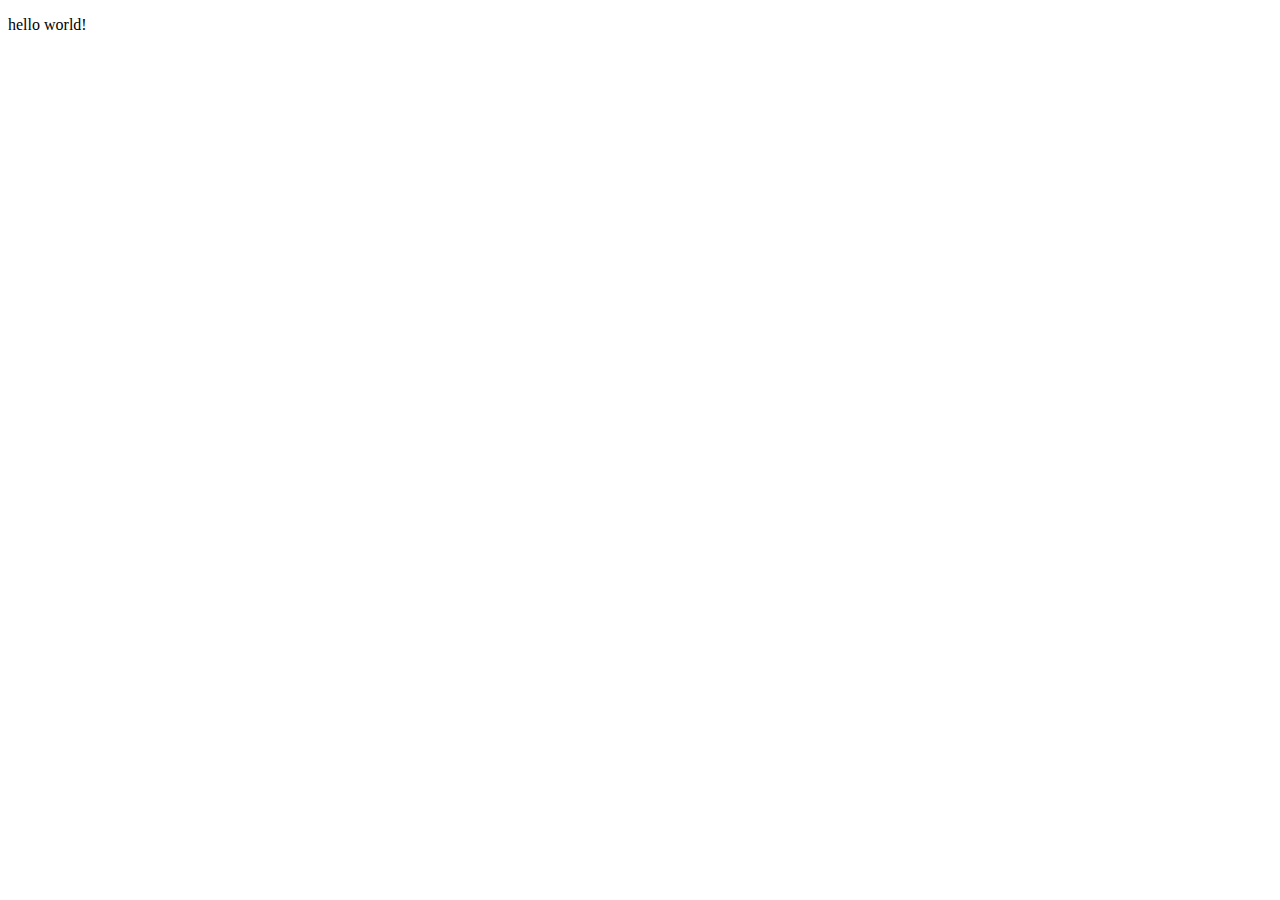
==== index.html @ 99b2c212 "Add files via upload" ====
<!DOCTYPE html>
<html lang="en">
<head>
  <!-- Stylesheet link -->
  <link rel="stylesheet" href="style.css">
  <meta charset="UTF-8">
  <meta name="viewport" content="width=device-width, initial-scale=1.0">
  <title>Portfolio</title>
</head>
<body>
  <p>hello world!</p>

  <!-- Javascript link -->
  <script src="app.js"></script>
</body>
</html>
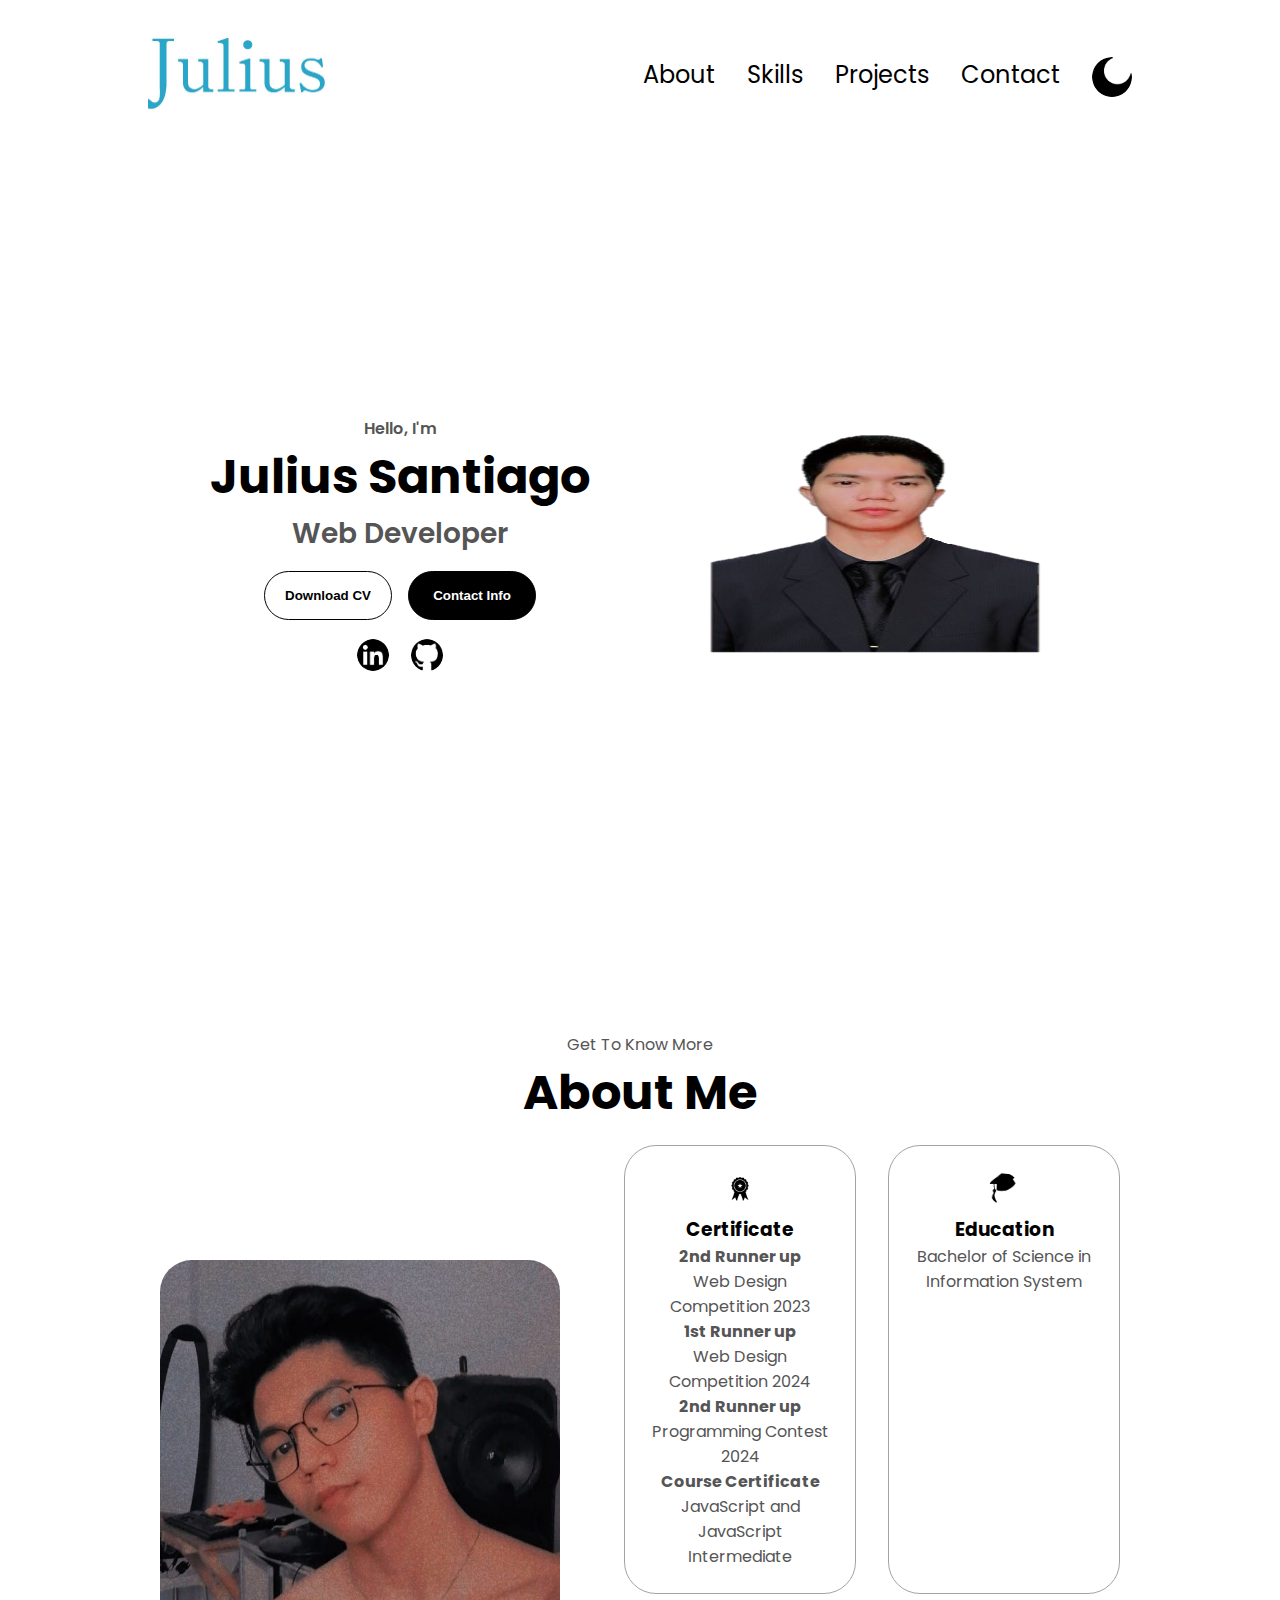
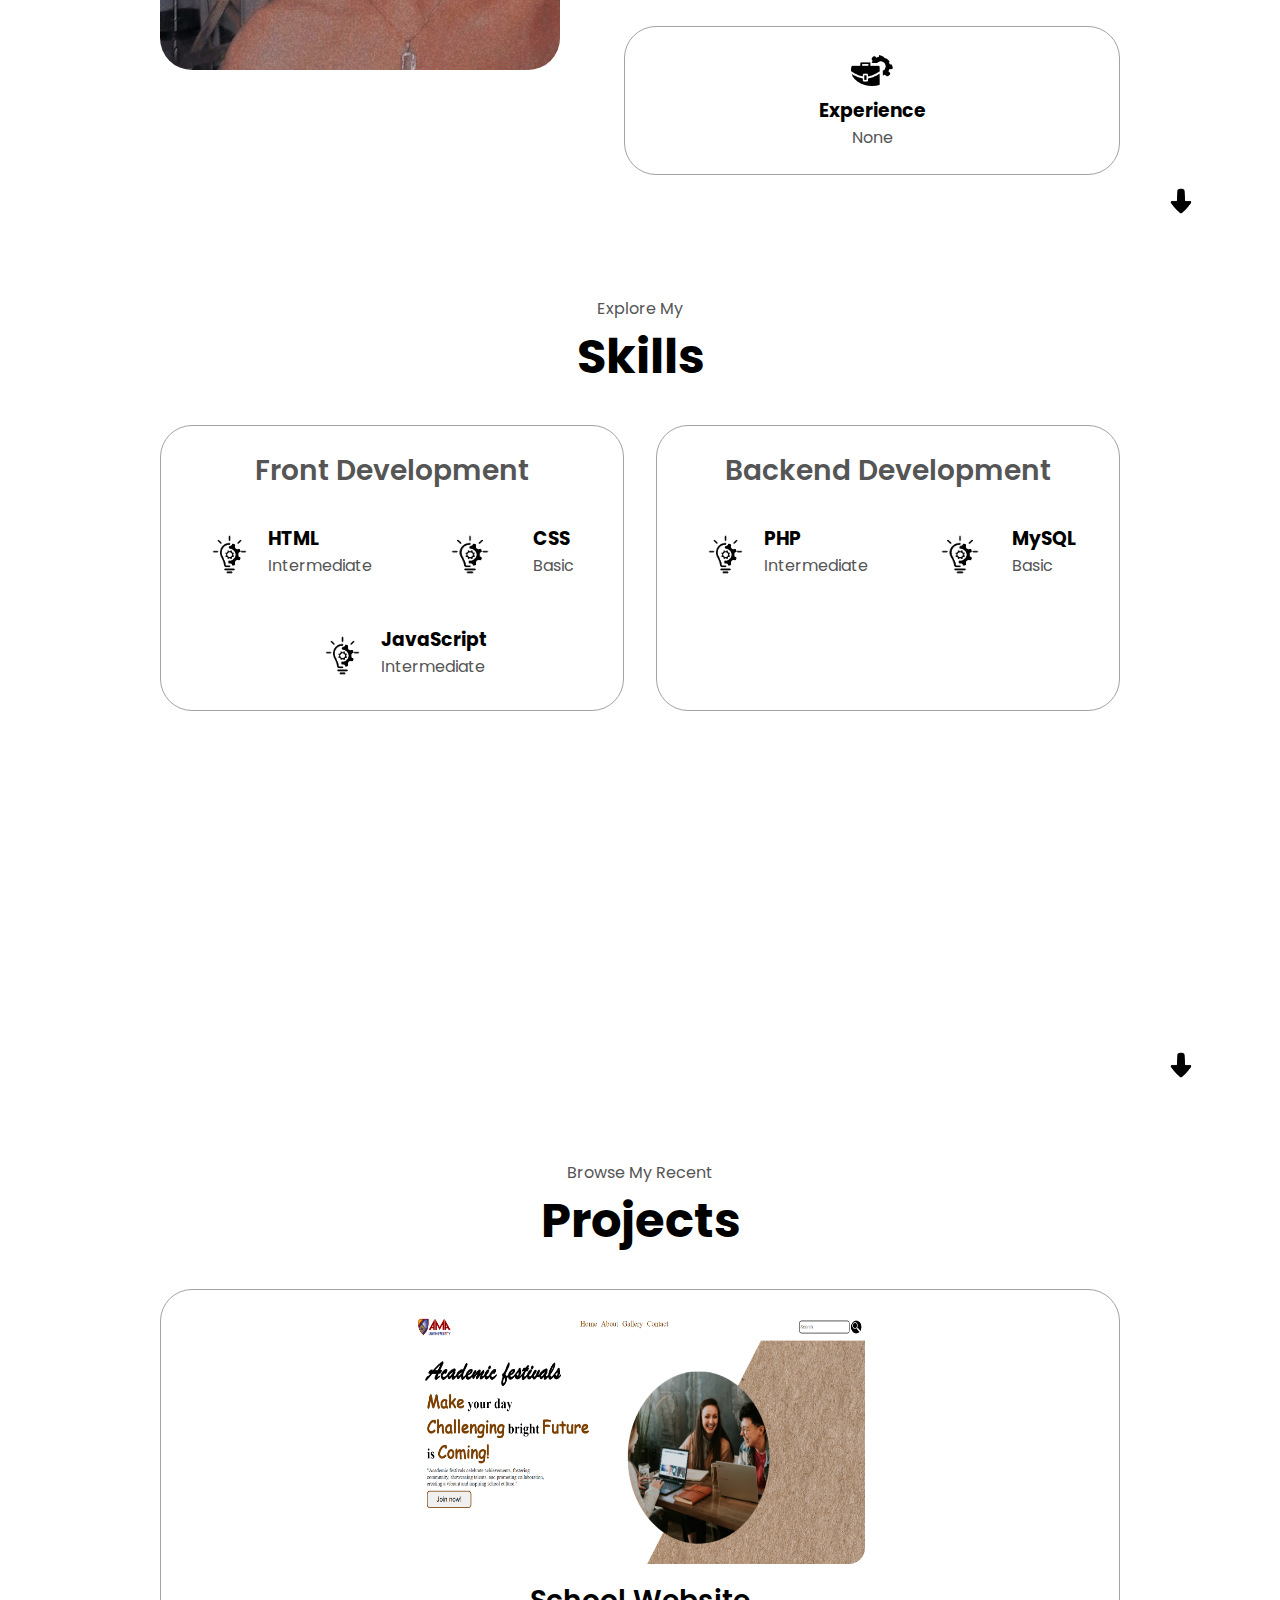
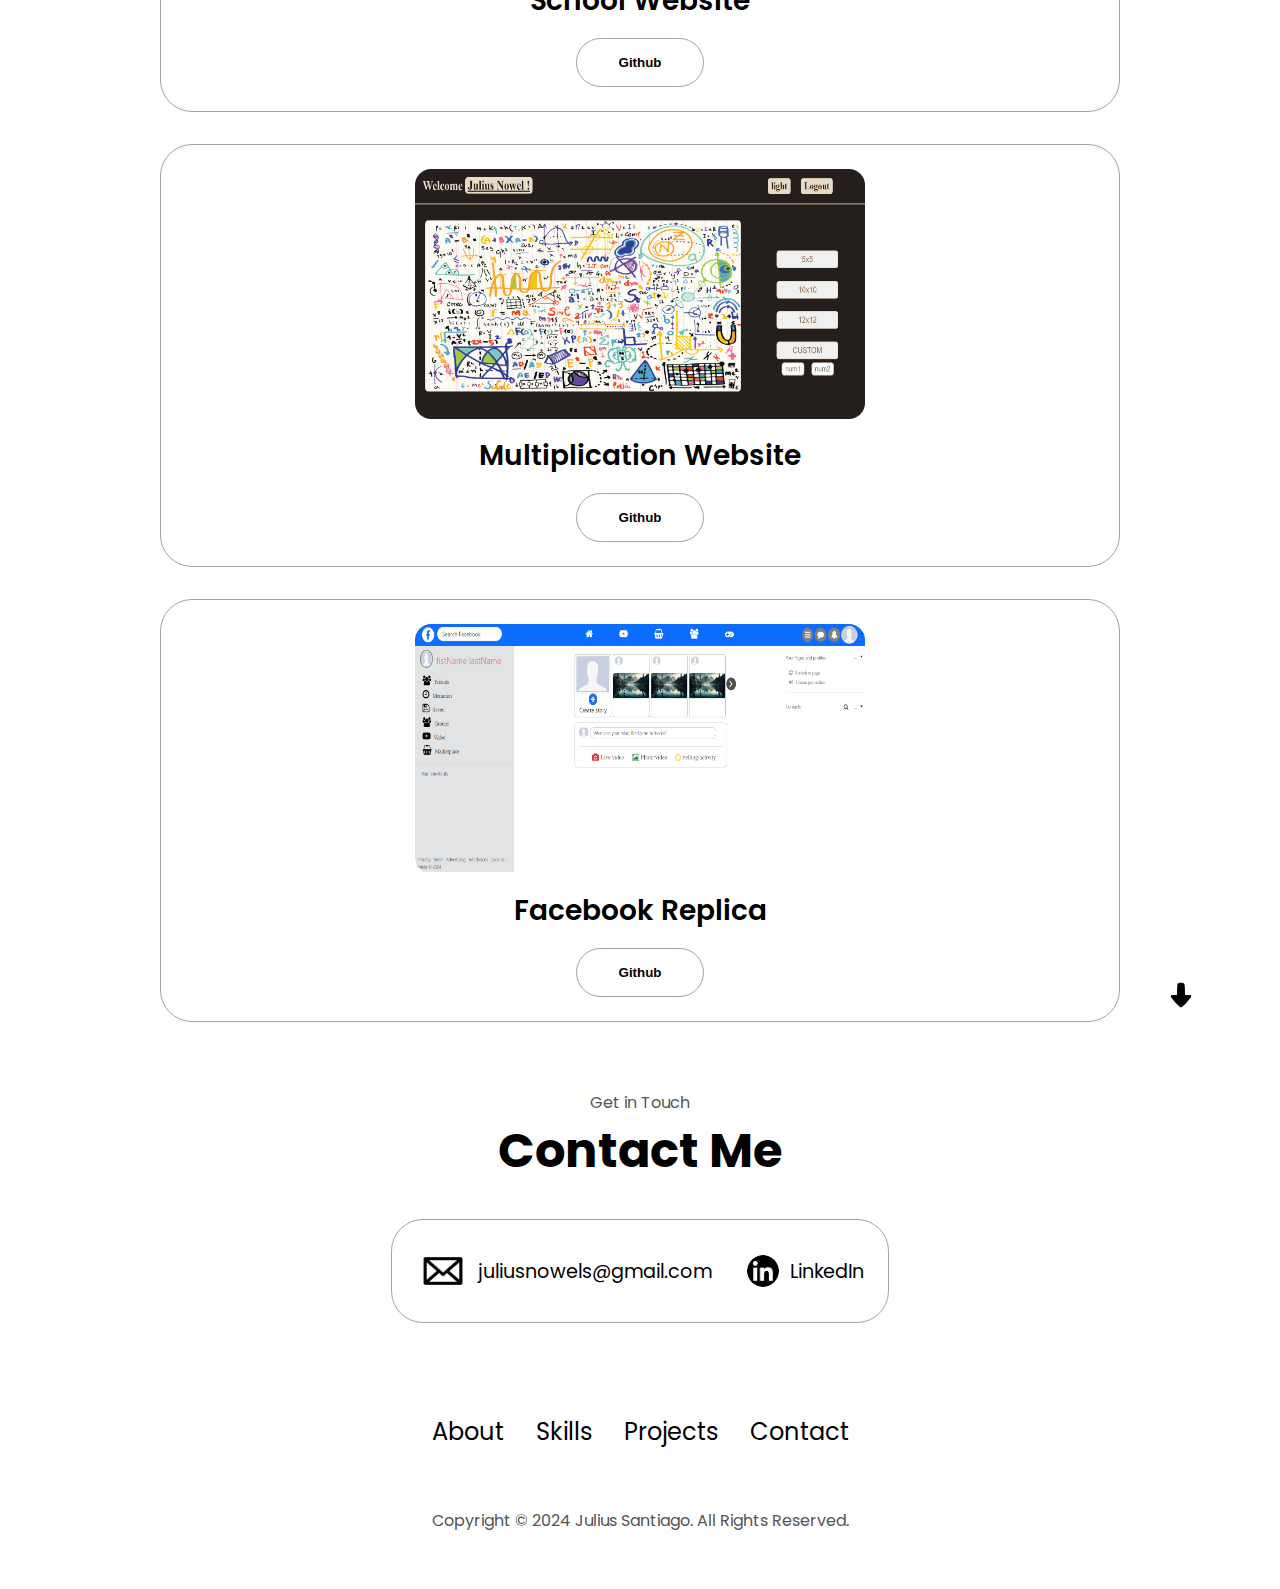
==== commit c5fd0f3e: "version1" ====
--- a/index.html
+++ b/index.html
@@ -1,16 +1,226 @@
 <!DOCTYPE html>
 <html lang="en">
 <head>
-  <!-- Stylesheet link -->
-  <link rel="stylesheet" href="style.css">
   <meta charset="UTF-8">
   <meta name="viewport" content="width=device-width, initial-scale=1.0">
   <title>Portfolio</title>
+  <!-- CSS -->
+  <link rel="stylesheet" href="style.css">
+  <link rel="stylesheet" href="media.css">
 </head>
 <body>
-  <p>hello world!</p>
-
-  <!-- Javascript link -->
+  <nav id="desktop-nav">
+    <div class="logo"><img src="./logo-white.jpg" id="logo"></div>
+    <div>
+      <ul class="nav-links">
+        <li><a href="#about">About</a></li>
+        <li><a href="#skills">Skills</a></li>
+        <li><a href="#projects">Projects</a></li>
+        <li><a href="#contact">Contact</a></li>
+        <img src="./moon.png" alt="Dark icon" id="icon">
+      </ul>
+    </div>
+  </nav>
+  <nav id="hamburger-nav">
+    <div class="logo">Julius Santiago</div>
+    <div class="hamburger-menu">
+      <div class="hamburger-icon" onclick="toggleMenu()">
+        <span></span>
+        <span></span>
+        <span></span>
+      </div>
+      <div class="menu-links">
+        <li><a href="#about" onclick="toggleMenu()">About</a></li>
+        <li><a href="#skills" onclick="toggleMenu()">Skills</a></li>
+        <li><a href="#projects" onclick="toggleMenu()">Projects</a></li>
+        <li><a href="#contact" onclick="toggleMenu()">Contact</a></li>
+      </div>
+    </div>
+  </nav>
+  <section id="profile">
+    <div class="section_text">
+      <p class="section_text_p1">Hello, I'm</p>
+      <h1 class="title">Julius Santiago</h1>
+      <p class="section_text_p2">Web Developer</p>
+      <div class="btn-container">
+        <button class="btn btn-color-2" onclick="window.open('resume.docx')">Download CV</button>
+        <button class="btn btn-color-1" onclick="location.href='#contact'">Contact Info</button>
+      </div>
+      <div id="socials-container">
+        <img 
+          src="./linked_logo.png" alt="My LinkedIn Profile" class="icon" onclick="location.href='https://www.linkedin.com/in/julius-nowel-santiago-74923b292/'"
+        />
+        <img 
+          src="./github_logo.png" alt="My Github Profile" id="git_Icon" class="icon" onclick="location.href='https://github.com/Juliusnowel'"
+        />
+      </div>
+    </div>
+    <div class="section_pic-container">
+      <img src="profile.png" alt="Julius Santiago Profile Picture">
+    </div>
+  </section>
+  <section id="about">
+    <p class="section_text_p1">Get To Know More</p>
+    <h1 class="title">About Me</h1>
+    <div class="section-container">
+      <div class="section_pic-container">
+        <img src="./profile_about.jpg" alt="Profile Picture" class="about-pic">
+      </div>
+      <div class="about-details-container">
+        <div class="about-containers">
+          <div class="details-container">
+            <img src="./experience.jpg" alt="Certificate icon" class="icon">
+            <h3>Certificate</h3>
+            <p>
+              <b>2nd Runner up</b><br> Web Design Competition 2023<br>
+              <b>1st Runner up</b><br> Web Design Competition 2024<br>
+              <b>2nd Runner up</b><br> Programming Contest 2024<br>
+              <b>Course Certificate</b><br> JavaScript and JavaScript Intermediate
+            </p>
+          </div>
+          <div class="details-container">
+            <img src="./education.jpg" alt="Education icon" class="icon">
+            <h3>Education</h3>
+            <p>Bachelor of Science in Information System</p>
+          </div>
+          <div class="details-container">
+            <img src="./experienceAbout.png" alt="Experience icon" class="icon">
+            <h3>Experience</h3>
+            <p>None</p>
+          </div>
+        </div>
+        <div class="text-container">
+          <!-- TODO -->
+          <p></p>
+        </div>
+      </div>
+    </div>
+    <img src="./arrow_down.png" alt="Arrow icon" class="icon arrow" onclick="location.href='#skills'">
+  </section>
+  <section id="skills">
+    <p class="section_text_p1">Explore My</p>
+    <h1 class="title">Skills</h1>
+    <div class="skills-details-container">
+      <div class="about-containers">
+        <div class="details-container">
+          <h2 class="skills-sub-title">Front Development</h2>
+          <div class="article-container">
+            <article>
+              <img src="./skills_logo.jpg" alt="Skills Icon" class="icon">
+              <div>
+                <h3>HTML</h3>
+                <p>Intermediate</p>
+              </div>
+            </article>
+            <article>
+              <img src="./skills_logo.jpg" alt="Skills Icon" class="icon">
+              <div>
+                <h3>CSS</h3>
+                <p>Basic</p>
+              </div>
+            </article>
+            <article>
+              <img src="./skills_logo.jpg" alt="Skills Icon" class="icon">
+              <div>
+                <h3>JavaScript</h3>
+                <p>Intermediate</p>
+              </div>
+            </article>
+          </div>
+        </div>
+        <div class="details-container">
+          <h2 class="skills-sub-title">Backend Development</h2>
+          <div class="article-container">
+            <article>
+              <img src="./skills_logo.jpg" alt="Skills Icon" class="icon">
+              <div>
+                <h3>PHP</h3>
+                <p>Intermediate</p>
+              </div>
+            </article>
+            <article>
+              <img src="./skills_logo.jpg" alt="Skills Icon" class="icon">
+              <div>
+                <h3>MySQL</h3>
+                <p>Basic</p>
+              </div>
+            </article>
+          </div>
+        </div>
+      </div>
+    </div>
+    <img src="./arrow_down.png" alt="Arrow icon" class="icon arrow" onclick="location.href='#projects'">
+  </section>
+  <section id="projects">
+    <p class="section_text_p1">Browse My Recent</p>
+    <h1 class="title">Projects</h1>
+    <div class="skills-details-container">
+      <div class="about-containers">
+        <!-- todo -->
+        <div class="details-container color-container">
+          <div class="article-container">
+            <img src="./project1.png" alt="Project picture-1" class="project-img">
+          </div>
+          <h2 class="skills-sub-title project-title">School Website</h2>
+          <div class="btn-container">
+            <button class="btn btn-color-2 project-btn" onclick="location.href = 'https://github.com'">Github</button>
+            <!-- <button class="btn btn-color-2 project-btn" onclick="location.href = 'https://github.com'">Live Demo</button> -->
+          </div>
+        </div>
+        <!-- todo -->
+        <div class="details-container color-container">
+          <div class="article-container">
+            <img src="./project2-dark.png" alt="Project picture-2" class="project-img">
+          </div>
+          <h2 class="skills-sub-title project-title">Multiplication Website</h2>
+          <div class="btn-container">
+            <button class="btn btn-color-2 project-btn" onclick="location.href = 'https://github.com'">Github</button>
+            <!-- <button class="btn btn-color-2 project-btn" onclick="location.href = 'https://github.com'">Live Demo</button> -->
+          </div>
+        </div>
+        <!-- todo -->
+        <div class="details-container color-container">
+          <div class="article-container">
+            <img src="./project-3.png" alt="Project picture-3" class="project-img">
+          </div>
+          <h2 class="skills-sub-title project-title">Facebook Replica</h2>
+          <div class="btn-container">
+            <button class="btn btn-color-2 project-btn" onclick="location.href = 'https://github.com'">Github</button>
+            <!-- <button class="btn btn-color-2 project-btn" onclick="location.href = 'https://github.com'">Live Demo</button> -->
+          </div>
+        </div>
+      </div>
+    </div>
+    <img src="./arrow_down.png" alt="Arrow icon" class="icon arrow" onclick="location.href='#contact'">
+  </section>
+  <section id="contact">
+    <p class="section_text_p1">Get in Touch</p>
+    <h1 class="title">Contact Me</h1>
+    <div class="contact-info-upper-container">
+      <div class="contact-info-container">
+        <img src="./email_icon.jpg" alt="Email icon" class="icon contact-icon email-icon">
+        <p><a href="mailto:juliusnowels@gmail.com">juliusnowels@gmail.com</a></p>
+      </div>
+      <div class="contact-info-container">
+        <img src="./linked_logo.png" alt="Linked icon" class="icon contact-icon">
+        <p><a target="_blank" href="https://www.linkedin.com/in/julius-nowel-santiago-74923b292/">LinkedIn</a></p>
+      </div>
+    </div>
+  </section>
+  <footer>
+    <nav>
+      <div class="nav-links-container">
+        <ul class="nav-links">
+          <li><a href="#about">About</a></li>
+          <li><a href="#skills">Skills</a></li>
+          <li><a href="#projects">Projects</a></li>
+          <li><a href="#contact">Contact</a></li>
+        </ul>
+      </div>
+    </nav>
+    <p>Copyright &#169; 2024 Julius Santiago. All Rights Reserved.</p>
+  </footer>
+  <!-- Javascript Link -->
   <script src="app.js"></script>
 </body>
 </html>--- a/style.css
+++ b/style.css
@@ -0,0 +1,458 @@
+/* GENERAL */
+@import url('https://fonts.googleapis.com/css2?family=Poppins:wght@300;400;500;600&display=swap');
+
+* {
+  margin: 0;
+  padding: 0;
+}
+
+:root {
+  --white: white;
+  --black: black;
+}
+
+.dark-theme {
+  --white: black;
+  --black: white;
+}
+
+body {
+  background-color: var(--white);
+  font-family: 'Poppins', sans-serif;
+}
+
+html {
+  scroll-behavior: smooth;
+}
+
+p {
+  color: rgb(85, 85, 85);
+}
+
+/* TRANSITION */
+a, .btn {
+  transition: all 300ms ease;
+}
+
+/* DESKTOP NAV */
+nav, .nav-links {
+  display: flex;
+}
+
+nav {
+  justify-content: space-around;
+  align-items: center;
+  height: 17vh;
+}
+
+.nav-links {
+  gap: 2rem;
+  list-style: none;
+  font-size: 1.5rem;
+}
+
+a {
+  color: var(--black);
+  text-decoration: none;
+  text-decoration-color: var(--white);
+}
+
+a:hover {
+  color: gray;
+  text-decoration: underline;
+  text-underline-offset: 1rem;
+  text-decoration-color: rgb(181, 181, 181);
+}
+
+.logo img {
+  width: 200px;
+}
+
+.logo:hover {
+  cursor: default;
+}
+
+/* DESKTOP (moon & sun) */
+
+#icon {
+  width: 40px;
+  cursor: pointer;
+  border-radius: 50%;
+}
+
+/* HAMBURGER MENU */
+#hamburger-nav {
+  display: none;
+}
+
+.hamburger-menu {
+  position: relative;
+  display: inline-block;
+}
+
+.hamburger-icon {
+  display: flex;
+  flex-direction: column;
+  justify-content: space-between;
+  height: 24px;
+  width: 30px;
+  cursor: pointer;
+}
+
+.hamburger-icon span {
+  width: 100%;
+  height: 2px;
+  background-color: var(--black);
+  transition: all 0.3 ease-in-out;
+}
+
+.menu-links {
+  position: absolute;
+  top: 100%;
+  right: 0%;
+  background-color: var(--white);
+  width: fit-content;
+  max-height: 0;
+  overflow: hidden;
+  transition: all 0.3 ease-in-out;
+}
+
+.menu-links a {
+  display: block;
+  padding: 10px;
+  text-align: center;
+  font-size: 1.5rem;
+  color: var(--black);
+  text-decoration: none;
+  transition: all 0.3 ease-in-out;
+}
+
+.menu-links li {
+  list-style: none;
+}
+
+.menu-links.open {
+  max-height: 300px;
+
+}
+
+.hamburger-icon.open span:first-child {
+  transform: rotate(45deg) translate(10px, 5px);  
+}
+
+.hamburger-icon.open span:nth-child(2) {
+  opacity: 0;  
+}
+
+.hamburger-icon.open span:last-child {
+  transform: rotate(-45deg) translate(10px, -5px);  
+}
+
+.hamburger-icon span:first-child {
+  transform: none;
+}
+
+.hamburger-icon span:first-child {
+  opacity: 1;
+}
+
+.hamburger-icon span:first-child {
+  transform: none;
+} 
+
+/* SECTIONS */
+
+section {
+  padding-top: 4vh;
+  height: 96vh;
+  margin: 0 10rem;
+  box-sizing: border-box;
+  min-height: fit-content;
+}
+
+.section-container {
+  display: flex;
+}
+
+/* PROFILE SECTION */
+
+#profile {
+  display: flex;
+  justify-content: center;
+  gap: 5rem;
+  height: 80vh;
+}
+
+.section_pic-container {
+  display: flex;
+  height: 400px;
+  width: 400px;
+  margin: auto 0;
+}
+
+.section_pic-container img {
+  width: 400px;
+  height: 500px;
+}
+
+.section_text {
+  align-self: center;
+  text-align: center;
+}
+
+.section_text p {
+  font-weight: 600;
+}
+
+.section_text_p1 {
+  text-align: center;
+}
+
+.section_text_p2 {
+  font-size: 1.75rem;
+  margin-bottom: 1rem;
+}
+
+.title {
+  font-size: 3rem;
+  text-align: center;
+  color: var(--black);
+}
+
+#socials-container {
+  display: flex;
+  justify-content: center;
+  margin-top: 1rem;
+  gap: 1rem;
+}
+
+/* ICONS */
+
+.icon {
+  cursor: pointer;
+  height: 2rem;
+  border: solid white;
+  border-radius: 50%;
+}
+
+/* BUTTONS */
+
+.btn-container {
+  display: flex;
+  justify-content: center;
+  gap: 1rem;
+}
+
+.btn {
+  font-weight: 600;
+  transition: all 300ms ease;
+  padding: 1rem;
+  width: 8rem;
+  border-radius: 2rem;
+}
+
+.btn-color-1, .btn-color-2 {
+  border: var(--black) 0.1rem solid;
+  color: var(--black);
+}
+
+.btn-color-1:hover, .btn-color-2:hover {
+  cursor: pointer;
+}
+
+.btn-color-1, .btn-color-2:hover {
+  background-color: var(--black);
+  color: var(--white);
+}
+
+.btn-color-1:hover {
+  background: var(--black);
+}
+
+.btn-color-2 {
+  background: none;
+}
+
+.brn-color-2:hover {
+  border: var(--white) 0.1rem solid;
+}
+
+.btn-container {
+  gap: 1rem;
+}
+
+/* ABOUT SECTION */
+
+#about {
+  position: relative;
+}
+
+.about-containers {
+  gap: 2rem;
+  margin-bottom: 2rem;
+  margin-top: 2rem;
+}
+
+.about-details-container {
+  justify-content: center;
+  flex-direction: column;
+}
+
+.about-containers, .about-details-container {
+  display: flex;
+}
+
+.about-pic {
+  border-radius: 2rem;
+}
+
+.arrow {
+  position: absolute;
+  right: -5rem;
+  bottom: 2.5rem;
+}
+
+.details-container {
+  padding: 1.5rem;
+  flex: 1;
+  background: var(--white);
+  border-radius: 2rem;
+  border: rgb(53, 53, 53) 0.1rem solid;
+  border-color: rgb(163, 163, 163);
+  text-align: center;
+}
+
+.section-container {
+  gap: 4rem;
+  height: 80%;
+}
+
+.section_pic-container {
+  height: 400px;
+  width: 400px;
+  margin: auto 0;
+}
+
+.section_pic-container img {
+  height: 410px;
+}
+
+/* SKILLS SECTION */
+
+#skills {
+  position: relative;
+}
+
+.skills-sub-title {
+  color: rgb(85, 85, 85);
+  font-weight: 600;
+  font-size: 1.75rem;
+  margin-bottom: 2rem;
+}
+
+.skills-details-container {
+  display: flex;
+  justify-content: center;
+  flex-direction: column;
+}
+
+.article-container {
+  display: flex;
+  text-align: initial;
+  flex-wrap: wrap;
+  flex-direction: row;
+  gap: 2.5rem;
+  justify-content: space-around;
+}
+
+article {
+  display: flex;
+  width: 10rem;
+  justify-content: space-around;
+  gap: 0.5rem;
+}
+
+article .icon {
+  cursor: default;
+  width: 60px;
+  height: 55px;
+}
+
+/* PROJECTS SECTION */
+
+#projects {
+  position: relative;
+}
+
+.color-container {
+  border-color: rgb(163, 163, 163);
+  background: var(--white);
+}
+
+.project-img {
+  border-radius: 1rem;
+  width: 50vh;
+  height: 250px;
+}
+
+.project-title {
+  margin: 1rem;
+  color: var(--black);
+}
+
+.project-btn {
+  color: var(--black);
+  border-color: rgb(163, 163, 163);
+}
+
+/* CONTACT SECTION */
+
+#contact {
+  display: flex;
+  justify-content: center;
+  flex-direction: column;
+  height: 70vh;
+}
+
+.contact-info-upper-container {
+  display: flex;
+  justify-content: center;
+  border-radius: 2rem;
+  border: rgb(53, 53, 53) 0.1rem solid;
+  border-color: rgb(163, 163, 163);
+  background: (250, 250, 250);
+  margin: 2rem auto;
+  padding: 0.5rem;
+}
+
+.contact-info-container {
+  display: flex;
+  align-items: center;
+  justify-content: center;
+  gap: 0.5rem;
+  margin: 1rem;
+}
+
+.contact-info-container p {
+  font-size: larger;
+}
+
+.contact-icon {
+  cursor: default;
+  height: 2rem;
+}
+
+.email-icon {
+  height: 3rem;
+}
+
+/* FOOTER SECTION */
+
+footer {
+  height: 26vh;
+  margin: 0 1rem;
+}
+
+footer p {
+  text-align: center;
+}
--- a/media.css
+++ b/media.css
@@ -0,0 +1,103 @@
+@media screen and (max-width: 1400px) {
+  #profile {
+    height: 83vh;
+    margin-bottom: 6rem;
+  }
+  .about-containers {
+    flex-wrap: wrap;
+  }
+  #contact,
+  #projects {
+    height: fit-content;
+  }
+}
+
+@media screen and (max-width: 1200px) {
+  #desktop-nav {
+    display: none;
+  }
+  #hamburger-nav {
+    display: flex;
+  }
+  #experience,
+  .experience-details-container {
+    margin-top: 2rem;
+  }
+  #profile,
+  .section-container {
+    display: block;
+  }
+  .arrow {
+    display: none;
+  }
+  section,
+  .section-container {
+    height: fit-content;
+  }
+  section {
+    margin: 0 5%;
+  }
+  .section__pic-container {
+    width: 275px;
+    height: 275px;
+    margin: 0 auto 2rem;
+  }
+  .about-containers {
+    margin-top: 0;
+  }
+}
+
+@media screen and (max-width: 600px) {
+  #contact,
+  footer {
+    height: 40vh;
+  }
+  #profile {
+    height: 83vh;
+    margin-bottom: 0;
+  }
+  article {
+    font-size: 1rem;
+  }
+  footer nav {
+    height: fit-content;
+    margin-bottom: 2rem;
+  }
+  .about-containers,
+  .contact-info-upper-container,
+  .btn-container {
+    flex-wrap: wrap;
+  }
+  .contact-info-container {
+    margin: 0;
+  }
+  .contact-info-container p,
+  .nav-links li a {
+    font-size: 1rem;
+  }
+  .experience-sub-title {
+    font-size: 1.25rem;
+  }
+  .logo {
+    font-size: 1.5rem;
+  }
+  .nav-links {
+    flex-direction: column;
+    gap: 0.5rem;
+    text-align: center;
+  }
+  .section__pic-container {
+    width: auto;
+    height: 46vw;
+    justify-content: center;
+  }
+  .section__text__p2 {
+    font-size: 1.25rem;
+  }
+  .title {
+    font-size: 2rem;
+  }
+  .text-container {
+    text-align: justify;
+  }
+}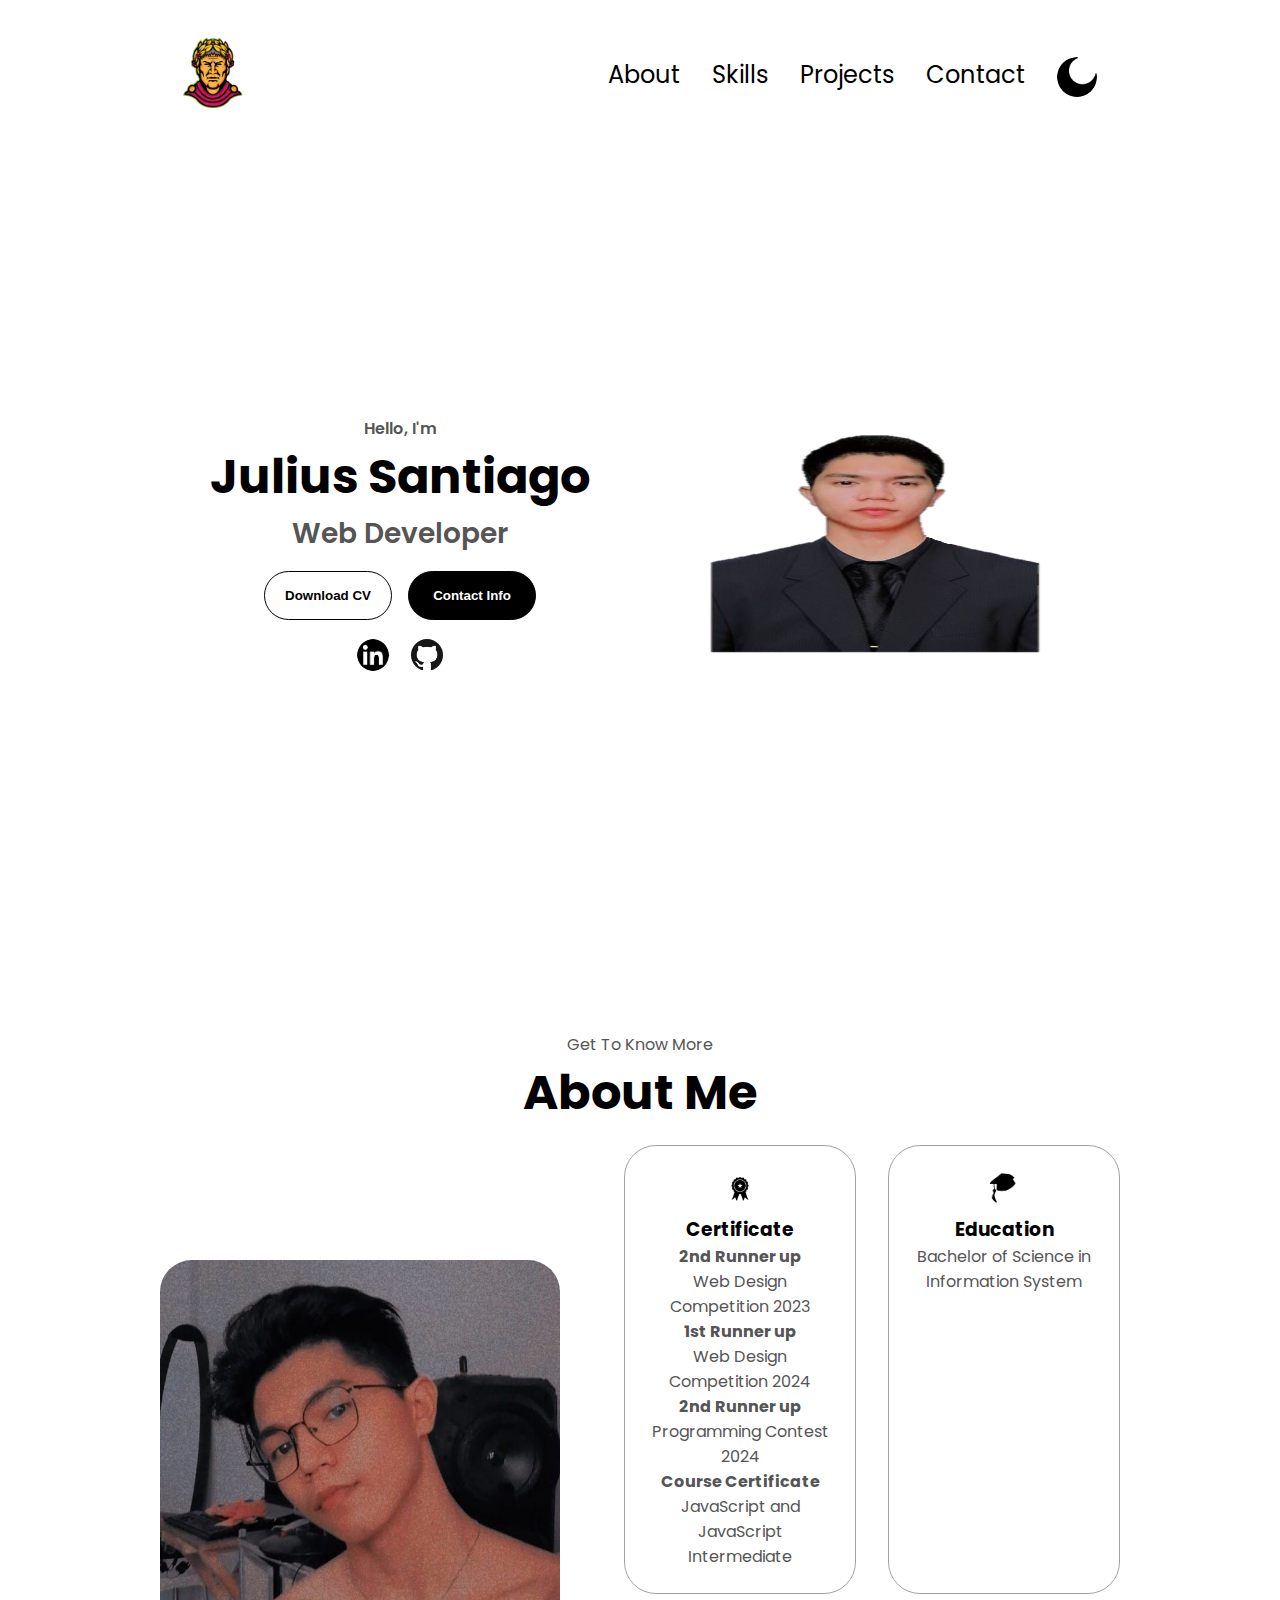
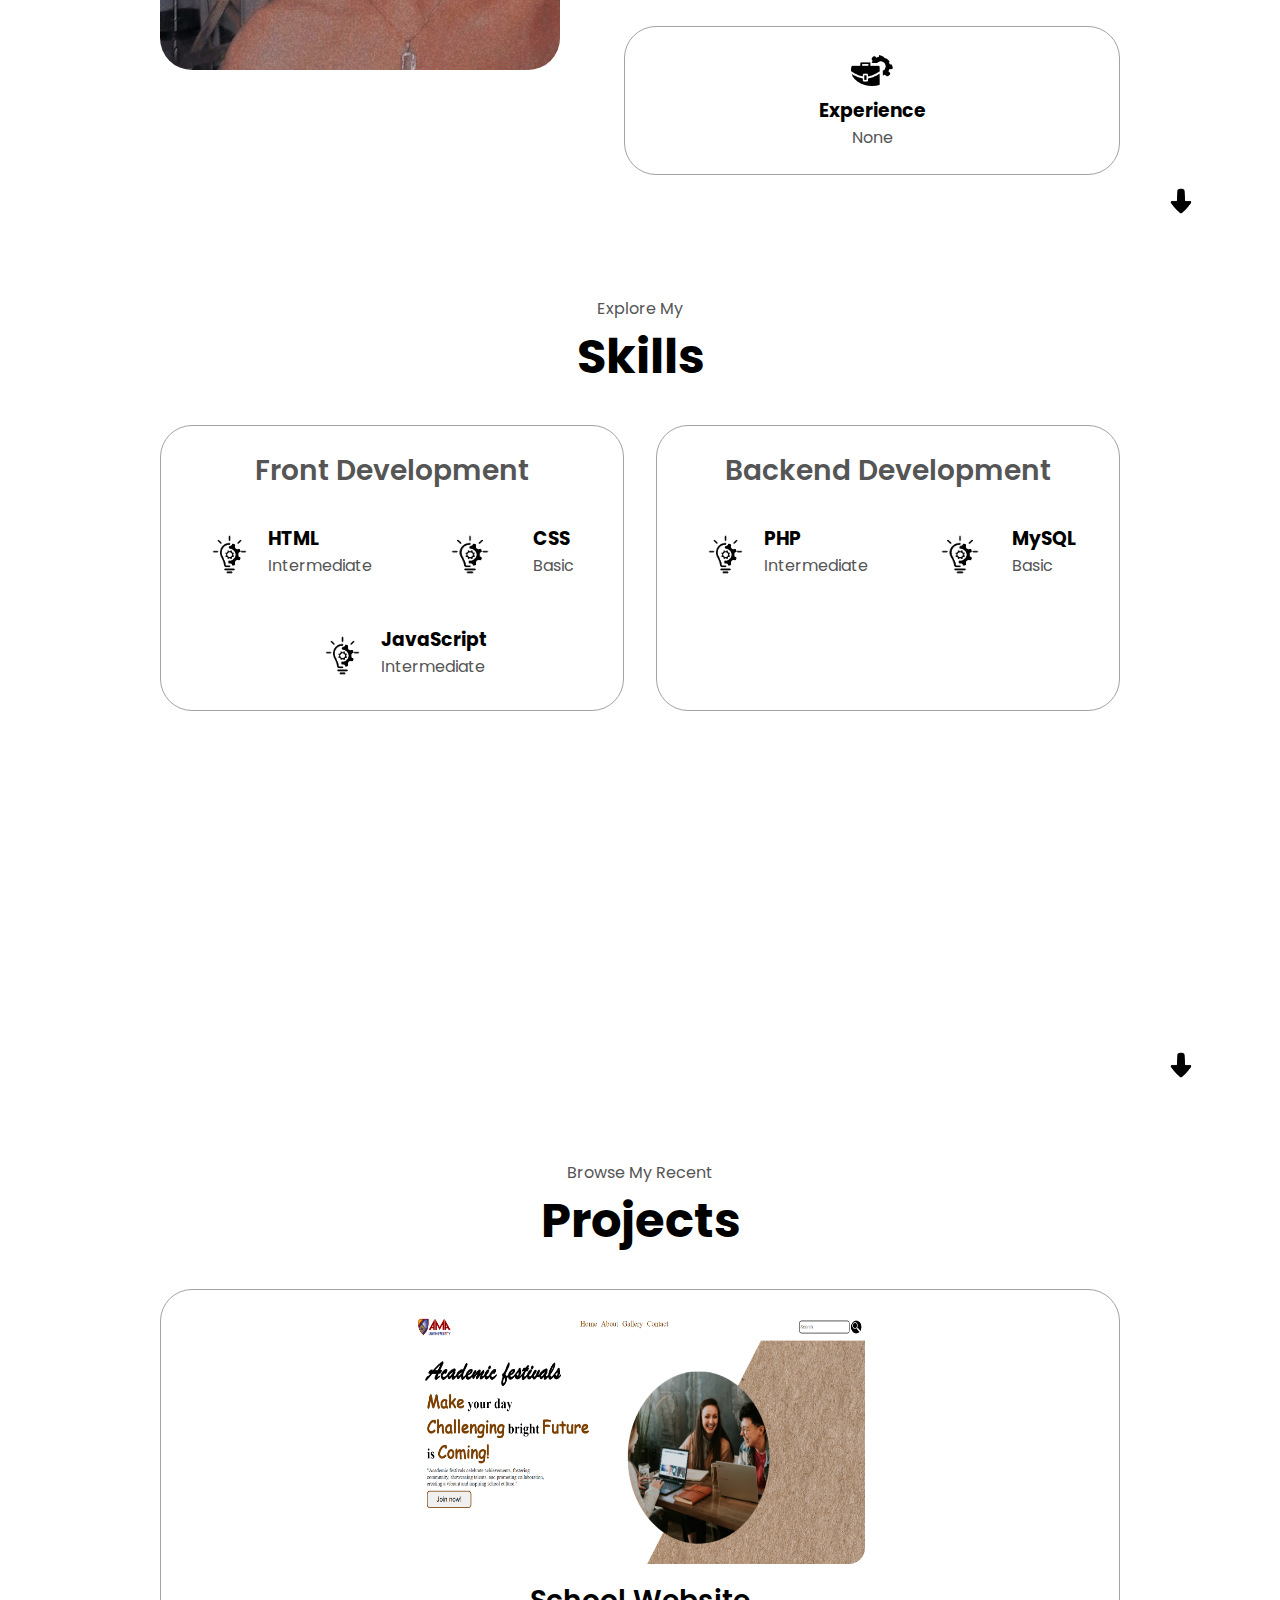
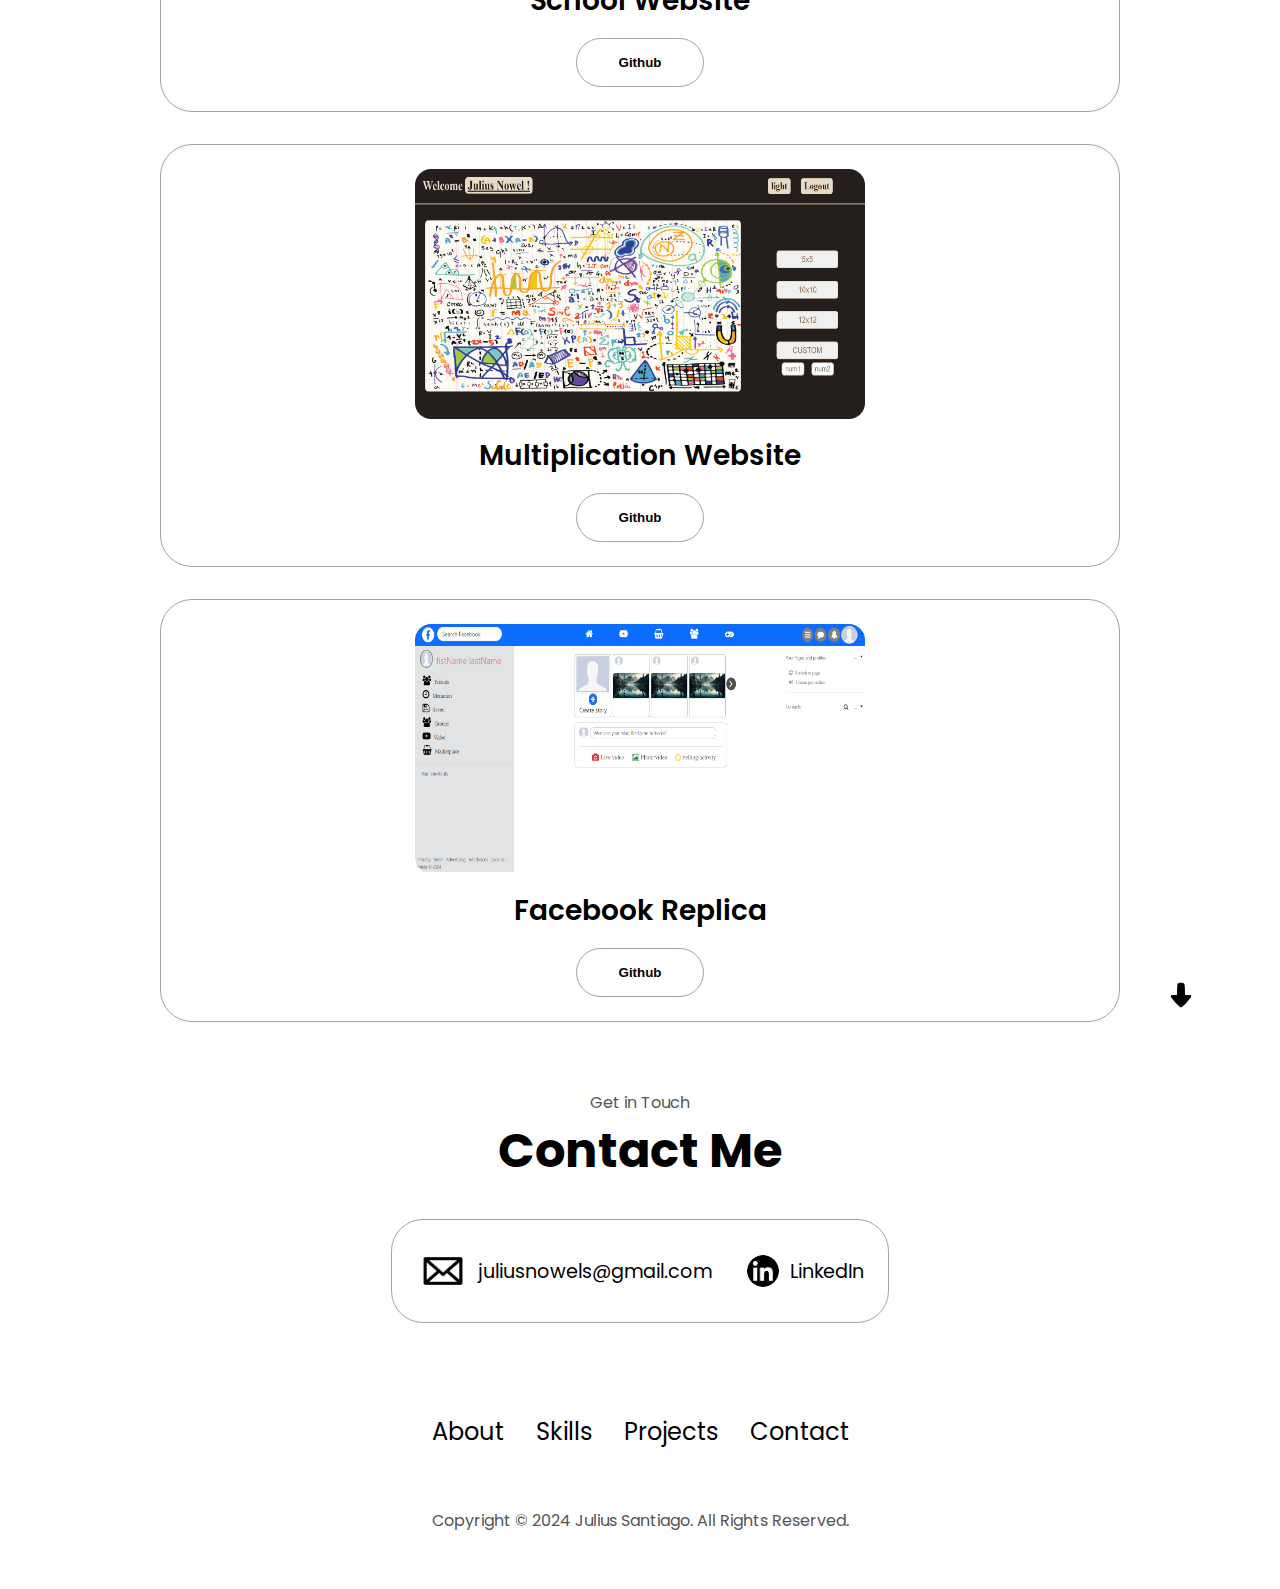
==== commit 7384d57c: "this version I did make files and separate per section to faster find what do I need to do or focus " ====
--- a/index.html
+++ b/index.html
@@ -4,20 +4,23 @@
   <meta charset="UTF-8">
   <meta name="viewport" content="width=device-width, initial-scale=1.0">
   <title>Portfolio</title>
-  <!-- CSS -->
-  <link rel="stylesheet" href="style.css">
-  <link rel="stylesheet" href="media.css">
+  <!-- CSS Files-->
+  <link rel="stylesheet" href="./css/style.css">
+  <link rel="stylesheet" href="./css/media.css">
+  <!-- Javascript Link -->
+  <script src="./scripts/app.js"></script>
+  <script src="./scripts/loadSection.js" defer></script>
 </head>
 <body>
   <nav id="desktop-nav">
-    <div class="logo"><img src="./logo-white.jpg" id="logo"></div>
+    <div class="logo"><img src="./image/ceasar.png" id="logo"></div>
     <div>
       <ul class="nav-links">
         <li><a href="#about">About</a></li>
         <li><a href="#skills">Skills</a></li>
         <li><a href="#projects">Projects</a></li>
         <li><a href="#contact">Contact</a></li>
-        <img src="./moon.png" alt="Dark icon" id="icon">
+        <img src="./image/moon.png" alt="Dark icon" id="icon">
       </ul>
     </div>
   </nav>
@@ -37,190 +40,11 @@
       </div>
     </div>
   </nav>
-  <section id="profile">
-    <div class="section_text">
-      <p class="section_text_p1">Hello, I'm</p>
-      <h1 class="title">Julius Santiago</h1>
-      <p class="section_text_p2">Web Developer</p>
-      <div class="btn-container">
-        <button class="btn btn-color-2" onclick="window.open('resume.docx')">Download CV</button>
-        <button class="btn btn-color-1" onclick="location.href='#contact'">Contact Info</button>
-      </div>
-      <div id="socials-container">
-        <img 
-          src="./linked_logo.png" alt="My LinkedIn Profile" class="icon" onclick="location.href='https://www.linkedin.com/in/julius-nowel-santiago-74923b292/'"
-        />
-        <img 
-          src="./github_logo.png" alt="My Github Profile" id="git_Icon" class="icon" onclick="location.href='https://github.com/Juliusnowel'"
-        />
-      </div>
-    </div>
-    <div class="section_pic-container">
-      <img src="profile.png" alt="Julius Santiago Profile Picture">
-    </div>
-  </section>
-  <section id="about">
-    <p class="section_text_p1">Get To Know More</p>
-    <h1 class="title">About Me</h1>
-    <div class="section-container">
-      <div class="section_pic-container">
-        <img src="./profile_about.jpg" alt="Profile Picture" class="about-pic">
-      </div>
-      <div class="about-details-container">
-        <div class="about-containers">
-          <div class="details-container">
-            <img src="./experience.jpg" alt="Certificate icon" class="icon">
-            <h3>Certificate</h3>
-            <p>
-              <b>2nd Runner up</b><br> Web Design Competition 2023<br>
-              <b>1st Runner up</b><br> Web Design Competition 2024<br>
-              <b>2nd Runner up</b><br> Programming Contest 2024<br>
-              <b>Course Certificate</b><br> JavaScript and JavaScript Intermediate
-            </p>
-          </div>
-          <div class="details-container">
-            <img src="./education.jpg" alt="Education icon" class="icon">
-            <h3>Education</h3>
-            <p>Bachelor of Science in Information System</p>
-          </div>
-          <div class="details-container">
-            <img src="./experienceAbout.png" alt="Experience icon" class="icon">
-            <h3>Experience</h3>
-            <p>None</p>
-          </div>
-        </div>
-        <div class="text-container">
-          <!-- TODO -->
-          <p></p>
-        </div>
-      </div>
-    </div>
-    <img src="./arrow_down.png" alt="Arrow icon" class="icon arrow" onclick="location.href='#skills'">
-  </section>
-  <section id="skills">
-    <p class="section_text_p1">Explore My</p>
-    <h1 class="title">Skills</h1>
-    <div class="skills-details-container">
-      <div class="about-containers">
-        <div class="details-container">
-          <h2 class="skills-sub-title">Front Development</h2>
-          <div class="article-container">
-            <article>
-              <img src="./skills_logo.jpg" alt="Skills Icon" class="icon">
-              <div>
-                <h3>HTML</h3>
-                <p>Intermediate</p>
-              </div>
-            </article>
-            <article>
-              <img src="./skills_logo.jpg" alt="Skills Icon" class="icon">
-              <div>
-                <h3>CSS</h3>
-                <p>Basic</p>
-              </div>
-            </article>
-            <article>
-              <img src="./skills_logo.jpg" alt="Skills Icon" class="icon">
-              <div>
-                <h3>JavaScript</h3>
-                <p>Intermediate</p>
-              </div>
-            </article>
-          </div>
-        </div>
-        <div class="details-container">
-          <h2 class="skills-sub-title">Backend Development</h2>
-          <div class="article-container">
-            <article>
-              <img src="./skills_logo.jpg" alt="Skills Icon" class="icon">
-              <div>
-                <h3>PHP</h3>
-                <p>Intermediate</p>
-              </div>
-            </article>
-            <article>
-              <img src="./skills_logo.jpg" alt="Skills Icon" class="icon">
-              <div>
-                <h3>MySQL</h3>
-                <p>Basic</p>
-              </div>
-            </article>
-          </div>
-        </div>
-      </div>
-    </div>
-    <img src="./arrow_down.png" alt="Arrow icon" class="icon arrow" onclick="location.href='#projects'">
-  </section>
-  <section id="projects">
-    <p class="section_text_p1">Browse My Recent</p>
-    <h1 class="title">Projects</h1>
-    <div class="skills-details-container">
-      <div class="about-containers">
-        <!-- todo -->
-        <div class="details-container color-container">
-          <div class="article-container">
-            <img src="./project1.png" alt="Project picture-1" class="project-img">
-          </div>
-          <h2 class="skills-sub-title project-title">School Website</h2>
-          <div class="btn-container">
-            <button class="btn btn-color-2 project-btn" onclick="location.href = 'https://github.com'">Github</button>
-            <!-- <button class="btn btn-color-2 project-btn" onclick="location.href = 'https://github.com'">Live Demo</button> -->
-          </div>
-        </div>
-        <!-- todo -->
-        <div class="details-container color-container">
-          <div class="article-container">
-            <img src="./project2-dark.png" alt="Project picture-2" class="project-img">
-          </div>
-          <h2 class="skills-sub-title project-title">Multiplication Website</h2>
-          <div class="btn-container">
-            <button class="btn btn-color-2 project-btn" onclick="location.href = 'https://github.com'">Github</button>
-            <!-- <button class="btn btn-color-2 project-btn" onclick="location.href = 'https://github.com'">Live Demo</button> -->
-          </div>
-        </div>
-        <!-- todo -->
-        <div class="details-container color-container">
-          <div class="article-container">
-            <img src="./project-3.png" alt="Project picture-3" class="project-img">
-          </div>
-          <h2 class="skills-sub-title project-title">Facebook Replica</h2>
-          <div class="btn-container">
-            <button class="btn btn-color-2 project-btn" onclick="location.href = 'https://github.com'">Github</button>
-            <!-- <button class="btn btn-color-2 project-btn" onclick="location.href = 'https://github.com'">Live Demo</button> -->
-          </div>
-        </div>
-      </div>
-    </div>
-    <img src="./arrow_down.png" alt="Arrow icon" class="icon arrow" onclick="location.href='#contact'">
-  </section>
-  <section id="contact">
-    <p class="section_text_p1">Get in Touch</p>
-    <h1 class="title">Contact Me</h1>
-    <div class="contact-info-upper-container">
-      <div class="contact-info-container">
-        <img src="./email_icon.jpg" alt="Email icon" class="icon contact-icon email-icon">
-        <p><a href="mailto:juliusnowels@gmail.com">juliusnowels@gmail.com</a></p>
-      </div>
-      <div class="contact-info-container">
-        <img src="./linked_logo.png" alt="Linked icon" class="icon contact-icon">
-        <p><a target="_blank" href="https://www.linkedin.com/in/julius-nowel-santiago-74923b292/">LinkedIn</a></p>
-      </div>
-    </div>
-  </section>
-  <footer>
-    <nav>
-      <div class="nav-links-container">
-        <ul class="nav-links">
-          <li><a href="#about">About</a></li>
-          <li><a href="#skills">Skills</a></li>
-          <li><a href="#projects">Projects</a></li>
-          <li><a href="#contact">Contact</a></li>
-        </ul>
-      </div>
-    </nav>
-    <p>Copyright &#169; 2024 Julius Santiago. All Rights Reserved.</p>
-  </footer>
-  <!-- Javascript Link -->
-  <script src="app.js"></script>
+  <section id="profile"></section>
+  <section id="about"></section>
+  <section id="skills"></section>
+  <section id="projects"></section>
+  <section id="contact"></section>
+  <footer id="footer"></footer>
 </body>
 </html>--- a/css/style.css
+++ b/css/style.css
@@ -0,0 +1,458 @@
+/* GENERAL */
+@import url('https://fonts.googleapis.com/css2?family=Poppins:wght@300;400;500;600&display=swap');
+
+* {
+  margin: 0;
+  padding: 0;
+}
+
+:root {
+  --white: white;
+  --black: black;
+}
+
+.dark-theme {
+  --white: black;
+  --black: white;
+}
+
+body {
+  background-color: var(--white);
+  font-family: 'Poppins', sans-serif;
+}
+
+html {
+  scroll-behavior: smooth;
+}
+
+p {
+  color: rgb(85, 85, 85);
+}
+
+/* TRANSITION */
+a, .btn {
+  transition: all 300ms ease;
+}
+
+/* DESKTOP NAV */
+nav, .nav-links {
+  display: flex;
+}
+
+nav {
+  justify-content: space-around;
+  align-items: center;
+  height: 17vh;
+}
+
+.nav-links {
+  gap: 2rem;
+  list-style: none;
+  font-size: 1.5rem;
+}
+
+a {
+  color: var(--black);
+  text-decoration: none;
+  text-decoration-color: var(--white);
+}
+
+a:hover {
+  color: gray;
+  text-decoration: underline;
+  text-underline-offset: 1rem;
+  text-decoration-color: rgb(181, 181, 181);
+}
+
+.logo img {
+  width: 60px;
+}
+
+.logo:hover {
+  cursor: default;
+}
+
+/* DESKTOP (moon & sun) */
+
+#icon {
+  width: 40px;
+  cursor: pointer;
+  border-radius: 50%;
+}
+
+/* HAMBURGER MENU */
+#hamburger-nav {
+  display: none;
+}
+
+.hamburger-menu {
+  position: relative;
+  display: inline-block;
+}
+
+.hamburger-icon {
+  display: flex;
+  flex-direction: column;
+  justify-content: space-between;
+  height: 24px;
+  width: 30px;
+  cursor: pointer;
+}
+
+.hamburger-icon span {
+  width: 100%;
+  height: 2px;
+  background-color: var(--black);
+  transition: all 0.3 ease-in-out;
+}
+
+.menu-links {
+  position: absolute;
+  top: 100%;
+  right: 0%;
+  background-color: var(--white);
+  width: fit-content;
+  max-height: 0;
+  overflow: hidden;
+  transition: all 0.3 ease-in-out;
+}
+
+.menu-links a {
+  display: block;
+  padding: 10px;
+  text-align: center;
+  font-size: 1.5rem;
+  color: var(--black);
+  text-decoration: none;
+  transition: all 0.3 ease-in-out;
+}
+
+.menu-links li {
+  list-style: none;
+}
+
+.menu-links.open {
+  max-height: 300px;
+
+}
+
+.hamburger-icon.open span:first-child {
+  transform: rotate(45deg) translate(10px, 5px);  
+}
+
+.hamburger-icon.open span:nth-child(2) {
+  opacity: 0;  
+}
+
+.hamburger-icon.open span:last-child {
+  transform: rotate(-45deg) translate(10px, -5px);  
+}
+
+.hamburger-icon span:first-child {
+  transform: none;
+}
+
+.hamburger-icon span:first-child {
+  opacity: 1;
+}
+
+.hamburger-icon span:first-child {
+  transform: none;
+} 
+
+/* SECTIONS */
+
+section {
+  padding-top: 4vh;
+  height: 96vh;
+  margin: 0 10rem;
+  box-sizing: border-box;
+  min-height: fit-content;
+}
+
+.section-container {
+  display: flex;
+}
+
+/* PROFILE SECTION */
+
+#profile {
+  display: flex;
+  justify-content: center;
+  gap: 5rem;
+  height: 80vh;
+}
+
+.section_pic-container {
+  display: flex;
+  height: 400px;
+  width: 400px;
+  margin: auto 0;
+}
+
+.section_pic-container img {
+  width: 400px;
+  height: 500px;
+}
+
+.section_text {
+  align-self: center;
+  text-align: center;
+}
+
+.section_text p {
+  font-weight: 600;
+}
+
+.section_text_p1 {
+  text-align: center;
+}
+
+.section_text_p2 {
+  font-size: 1.75rem;
+  margin-bottom: 1rem;
+}
+
+.title {
+  font-size: 3rem;
+  text-align: center;
+  color: var(--black);
+}
+
+#socials-container {
+  display: flex;
+  justify-content: center;
+  margin-top: 1rem;
+  gap: 1rem;
+}
+
+/* ICONS */
+
+.icon {
+  cursor: pointer;
+  height: 2rem;
+  border: solid white;
+  border-radius: 50%;
+}
+
+/* BUTTONS */
+
+.btn-container {
+  display: flex;
+  justify-content: center;
+  gap: 1rem;
+}
+
+.btn {
+  font-weight: 600;
+  transition: all 300ms ease;
+  padding: 1rem;
+  width: 8rem;
+  border-radius: 2rem;
+}
+
+.btn-color-1, .btn-color-2 {
+  border: var(--black) 0.1rem solid;
+  color: var(--black);
+}
+
+.btn-color-1:hover, .btn-color-2:hover {
+  cursor: pointer;
+}
+
+.btn-color-1, .btn-color-2:hover {
+  background-color: var(--black);
+  color: var(--white);
+}
+
+.btn-color-1:hover {
+  background: var(--black);
+}
+
+.btn-color-2 {
+  background: none;
+}
+
+.brn-color-2:hover {
+  border: var(--white) 0.1rem solid;
+}
+
+.btn-container {
+  gap: 1rem;
+}
+
+/* ABOUT SECTION */
+
+#about {
+  position: relative;
+}
+
+.about-containers {
+  gap: 2rem;
+  margin-bottom: 2rem;
+  margin-top: 2rem;
+}
+
+.about-details-container {
+  justify-content: center;
+  flex-direction: column;
+}
+
+.about-containers, .about-details-container {
+  display: flex;
+}
+
+.about-pic {
+  border-radius: 2rem;
+}
+
+.arrow {
+  position: absolute;
+  right: -5rem;
+  bottom: 2.5rem;
+}
+
+.details-container {
+  padding: 1.5rem;
+  flex: 1;
+  background: var(--white);
+  border-radius: 2rem;
+  border: rgb(53, 53, 53) 0.1rem solid;
+  border-color: rgb(163, 163, 163);
+  text-align: center;
+}
+
+.section-container {
+  gap: 4rem;
+  height: 80%;
+}
+
+.section_pic-container {
+  height: 400px;
+  width: 400px;
+  margin: auto 0;
+}
+
+.section_pic-container img {
+  height: 410px;
+}
+
+/* SKILLS SECTION */
+
+#skills {
+  position: relative;
+}
+
+.skills-sub-title {
+  color: rgb(85, 85, 85);
+  font-weight: 600;
+  font-size: 1.75rem;
+  margin-bottom: 2rem;
+}
+
+.skills-details-container {
+  display: flex;
+  justify-content: center;
+  flex-direction: column;
+}
+
+.article-container {
+  display: flex;
+  text-align: initial;
+  flex-wrap: wrap;
+  flex-direction: row;
+  gap: 2.5rem;
+  justify-content: space-around;
+}
+
+article {
+  display: flex;
+  width: 10rem;
+  justify-content: space-around;
+  gap: 0.5rem;
+}
+
+article .icon {
+  cursor: default;
+  width: 60px;
+  height: 55px;
+}
+
+/* PROJECTS SECTION */
+
+#projects {
+  position: relative;
+}
+
+.color-container {
+  border-color: rgb(163, 163, 163);
+  background: var(--white);
+}
+
+.project-img {
+  border-radius: 1rem;
+  width: 50vh;
+  height: 250px;
+}
+
+.project-title {
+  margin: 1rem;
+  color: var(--black);
+}
+
+.project-btn {
+  color: var(--black);
+  border-color: rgb(163, 163, 163);
+}
+
+/* CONTACT SECTION */
+
+#contact {
+  display: flex;
+  justify-content: center;
+  flex-direction: column;
+  height: 70vh;
+}
+
+.contact-info-upper-container {
+  display: flex;
+  justify-content: center;
+  border-radius: 2rem;
+  border: rgb(53, 53, 53) 0.1rem solid;
+  border-color: rgb(163, 163, 163);
+  background: (250, 250, 250);
+  margin: 2rem auto;
+  padding: 0.5rem;
+}
+
+.contact-info-container {
+  display: flex;
+  align-items: center;
+  justify-content: center;
+  gap: 0.5rem;
+  margin: 1rem;
+}
+
+.contact-info-container p {
+  font-size: larger;
+}
+
+.contact-icon {
+  cursor: default;
+  height: 2rem;
+}
+
+.email-icon {
+  height: 3rem;
+}
+
+/* FOOTER SECTION */
+
+footer {
+  height: 26vh;
+  margin: 0 1rem;
+}
+
+footer p {
+  text-align: center;
+}
--- a/css/media.css
+++ b/css/media.css
@@ -0,0 +1,103 @@
+@media screen and (max-width: 1400px) {
+  #profile {
+    height: 83vh;
+    margin-bottom: 6rem;
+  }
+  .about-containers {
+    flex-wrap: wrap;
+  }
+  #contact,
+  #projects {
+    height: fit-content;
+  }
+}
+
+@media screen and (max-width: 1200px) {
+  #desktop-nav {
+    display: none;
+  }
+  #hamburger-nav {
+    display: flex;
+  }
+  #experience,
+  .experience-details-container {
+    margin-top: 2rem;
+  }
+  #profile,
+  .section-container {
+    display: block;
+  }
+  .arrow {
+    display: none;
+  }
+  section,
+  .section-container {
+    height: fit-content;
+  }
+  section {
+    margin: 0 5%;
+  }
+  .section__pic-container {
+    width: 275px;
+    height: 275px;
+    margin: 0 auto 2rem;
+  }
+  .about-containers {
+    margin-top: 0;
+  }
+}
+
+@media screen and (max-width: 600px) {
+  #contact,
+  footer {
+    height: 40vh;
+  }
+  #profile {
+    height: 83vh;
+    margin-bottom: 0;
+  }
+  article {
+    font-size: 1rem;
+  }
+  footer nav {
+    height: fit-content;
+    margin-bottom: 2rem;
+  }
+  .about-containers,
+  .contact-info-upper-container,
+  .btn-container {
+    flex-wrap: wrap;
+  }
+  .contact-info-container {
+    margin: 0;
+  }
+  .contact-info-container p,
+  .nav-links li a {
+    font-size: 1rem;
+  }
+  .experience-sub-title {
+    font-size: 1.25rem;
+  }
+  .logo {
+    font-size: 1.5rem;
+  }
+  .nav-links {
+    flex-direction: column;
+    gap: 0.5rem;
+    text-align: center;
+  }
+  .section__pic-container {
+    width: auto;
+    height: 46vw;
+    justify-content: center;
+  }
+  .section__text__p2 {
+    font-size: 1.25rem;
+  }
+  .title {
+    font-size: 2rem;
+  }
+  .text-container {
+    text-align: justify;
+  }
+}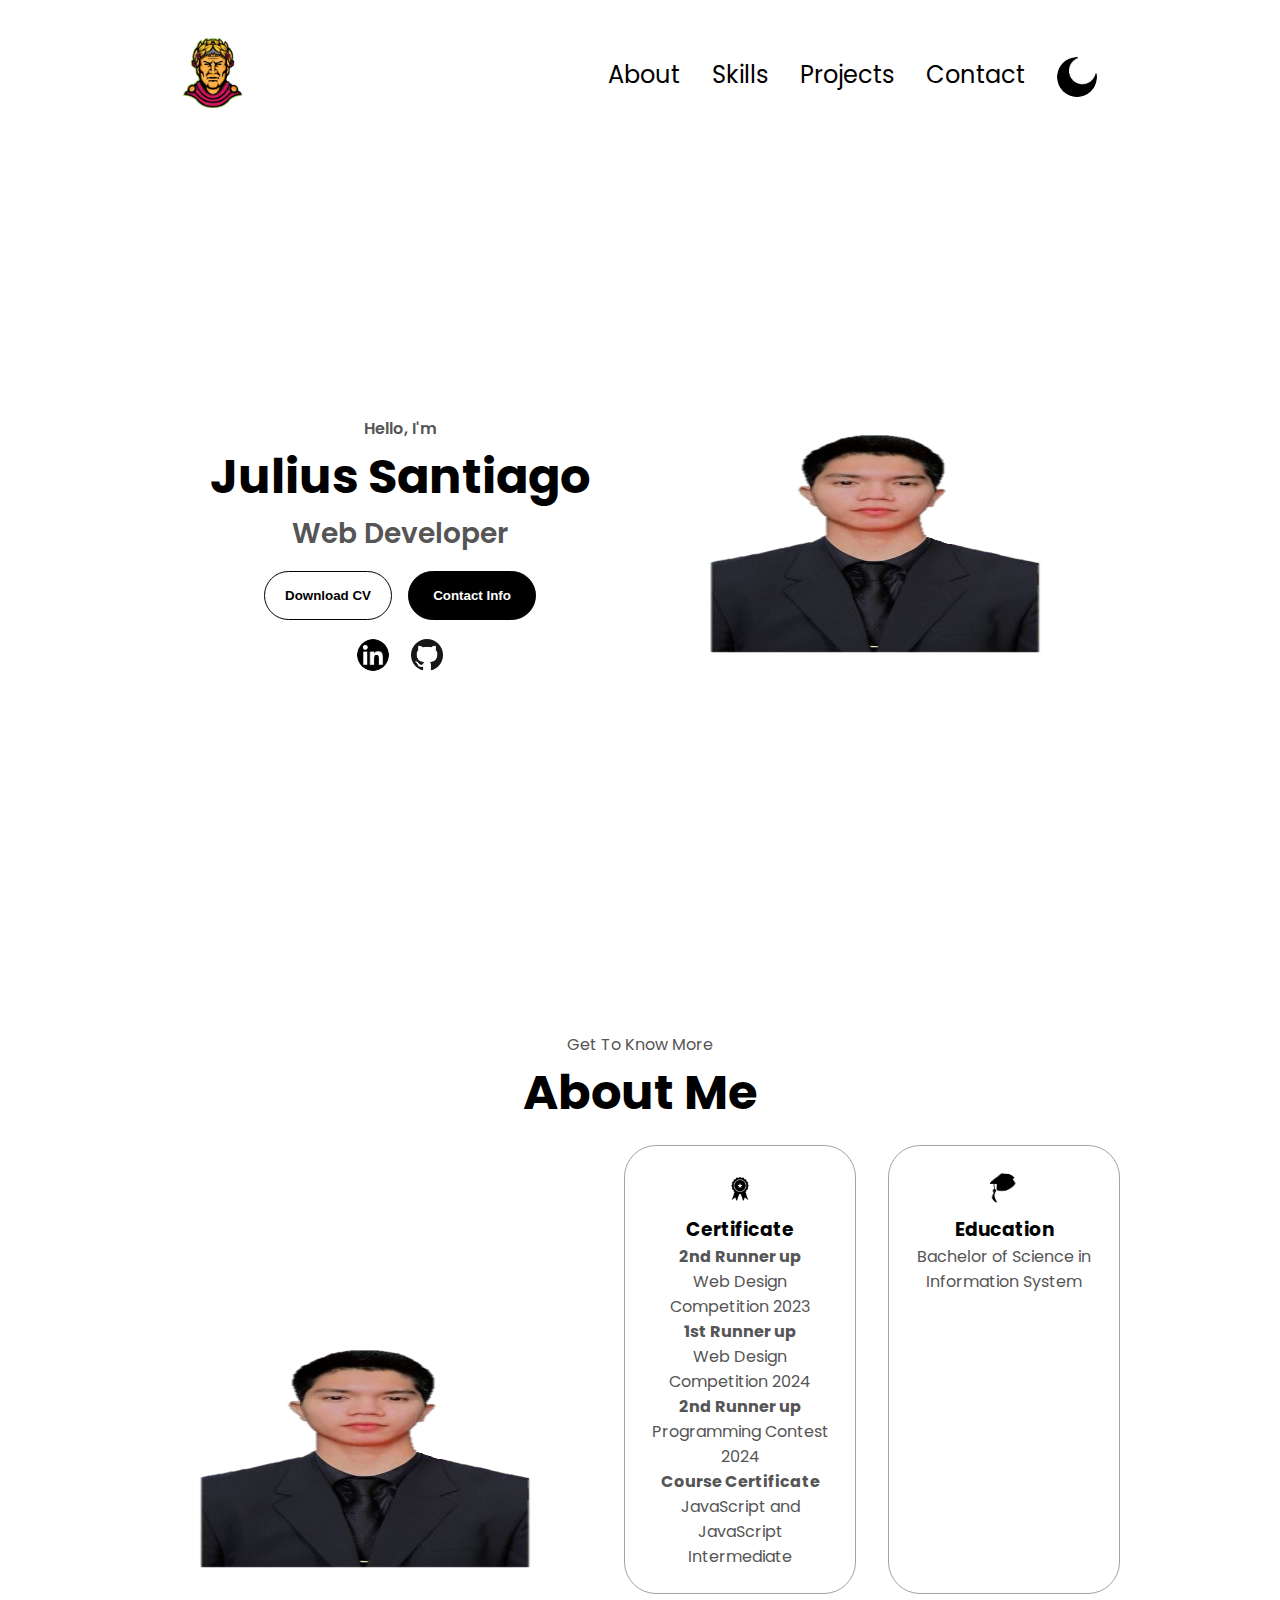
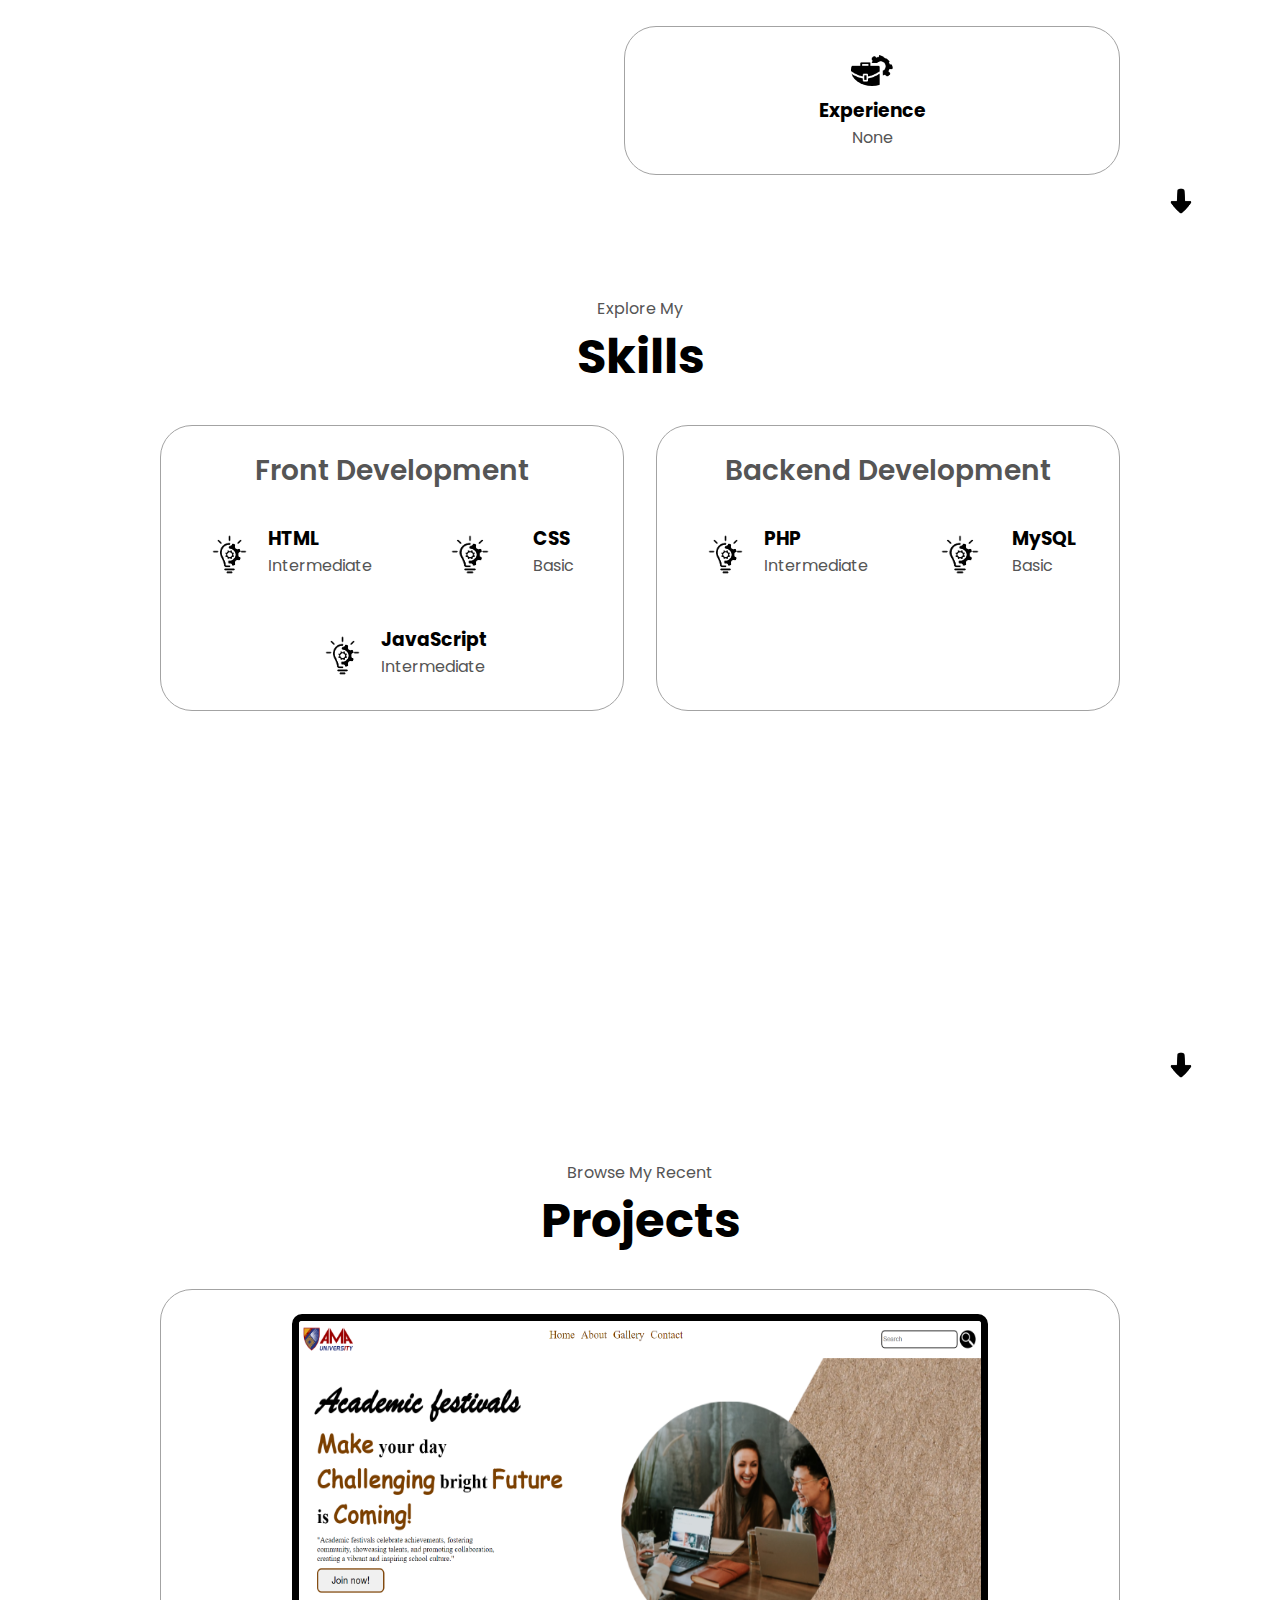
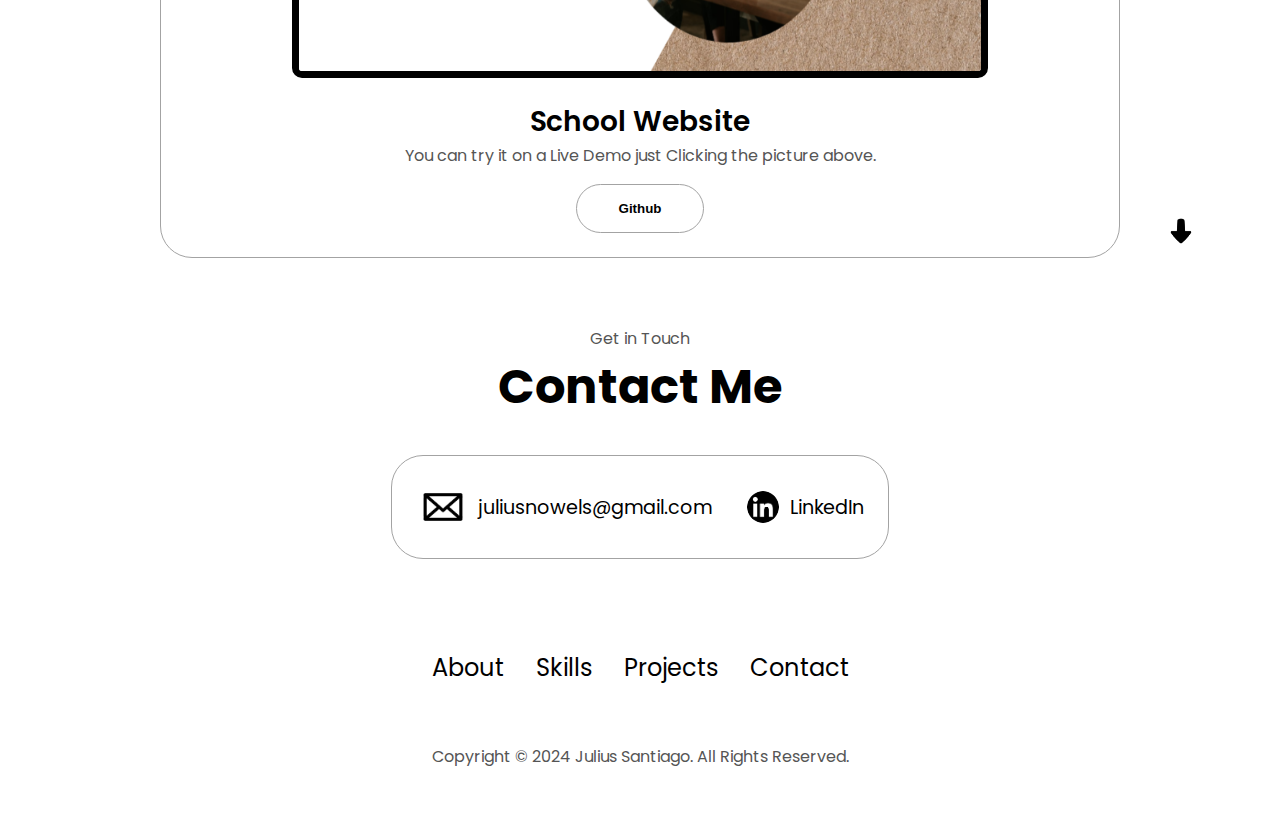
==== commit 83e243ba: "In this version I change the project section into slide images" ====
--- a/index.html
+++ b/index.html
@@ -43,7 +43,30 @@
   <section id="profile"></section>
   <section id="about"></section>
   <section id="skills"></section>
-  <section id="projects"></section>
+  <section id="projects">
+      <p class="section_text_p1">Browse My Recent</p>
+  <h1 class="title">Projects</h1>
+  <div class="skills-details-container">
+    <div class="about-containers">
+      <div class="details-container color-container">
+        <!-- todo make it a slide project images-->
+        <div class="slider">
+          <div class="slide">
+            <a id="projectGitUrl" href="http://" target="_blank"><img src="/image/project1.png" alt="project image" id="projectImg"></a>
+          </div>
+        </div>
+        <!-- todo make it dynamic that change base on what project image show -->
+        <h2 class="skills-sub-title project-title">School Website</h2>
+        <p class="section_text_p1 project-text">You can try it on a Live Demo just Clicking the picture above.</p>
+        <div class="btn-container">
+          <!-- todo live demo and github change base on what project image show -->
+          <button class="btn btn-color-2 project-btn" onclick="location.href = 'https://github.com'">Github</button>
+        </div>
+      </div>
+    </div>
+  </div>
+  <img src="./image/arrow_down.png" alt="Arrow icon" class="icon arrow" onclick="location.href='#contact'">
+  </section>
   <section id="contact"></section>
   <footer id="footer"></footer>
 </body>
--- a/css/style.css
+++ b/css/style.css
@@ -302,10 +302,6 @@
   display: flex;
 }
 
-.about-pic {
-  border-radius: 2rem;
-}
-
 .arrow {
   position: absolute;
   right: -5rem;
@@ -389,6 +385,18 @@
   background: var(--white);
 }
 
+/* todo this will the start of slider project image */
+
+.slider img {
+  width: 75%;
+  height: 350px;
+  border: solid 7px;
+  border-radius: 10px;
+  cursor: pointer;
+}
+
+/* todo this will the end of slider project image */
+
 .project-img {
   border-radius: 1rem;
   width: 50vh;
@@ -396,8 +404,12 @@
 }
 
 .project-title {
-  margin: 1rem;
-  color: var(--black);
+  margin: 1rem 1rem 0rem 1rem;
+  color: var(--black);
+}
+
+.project-text {
+  margin-bottom: 1rem;
 }
 
 .project-btn {
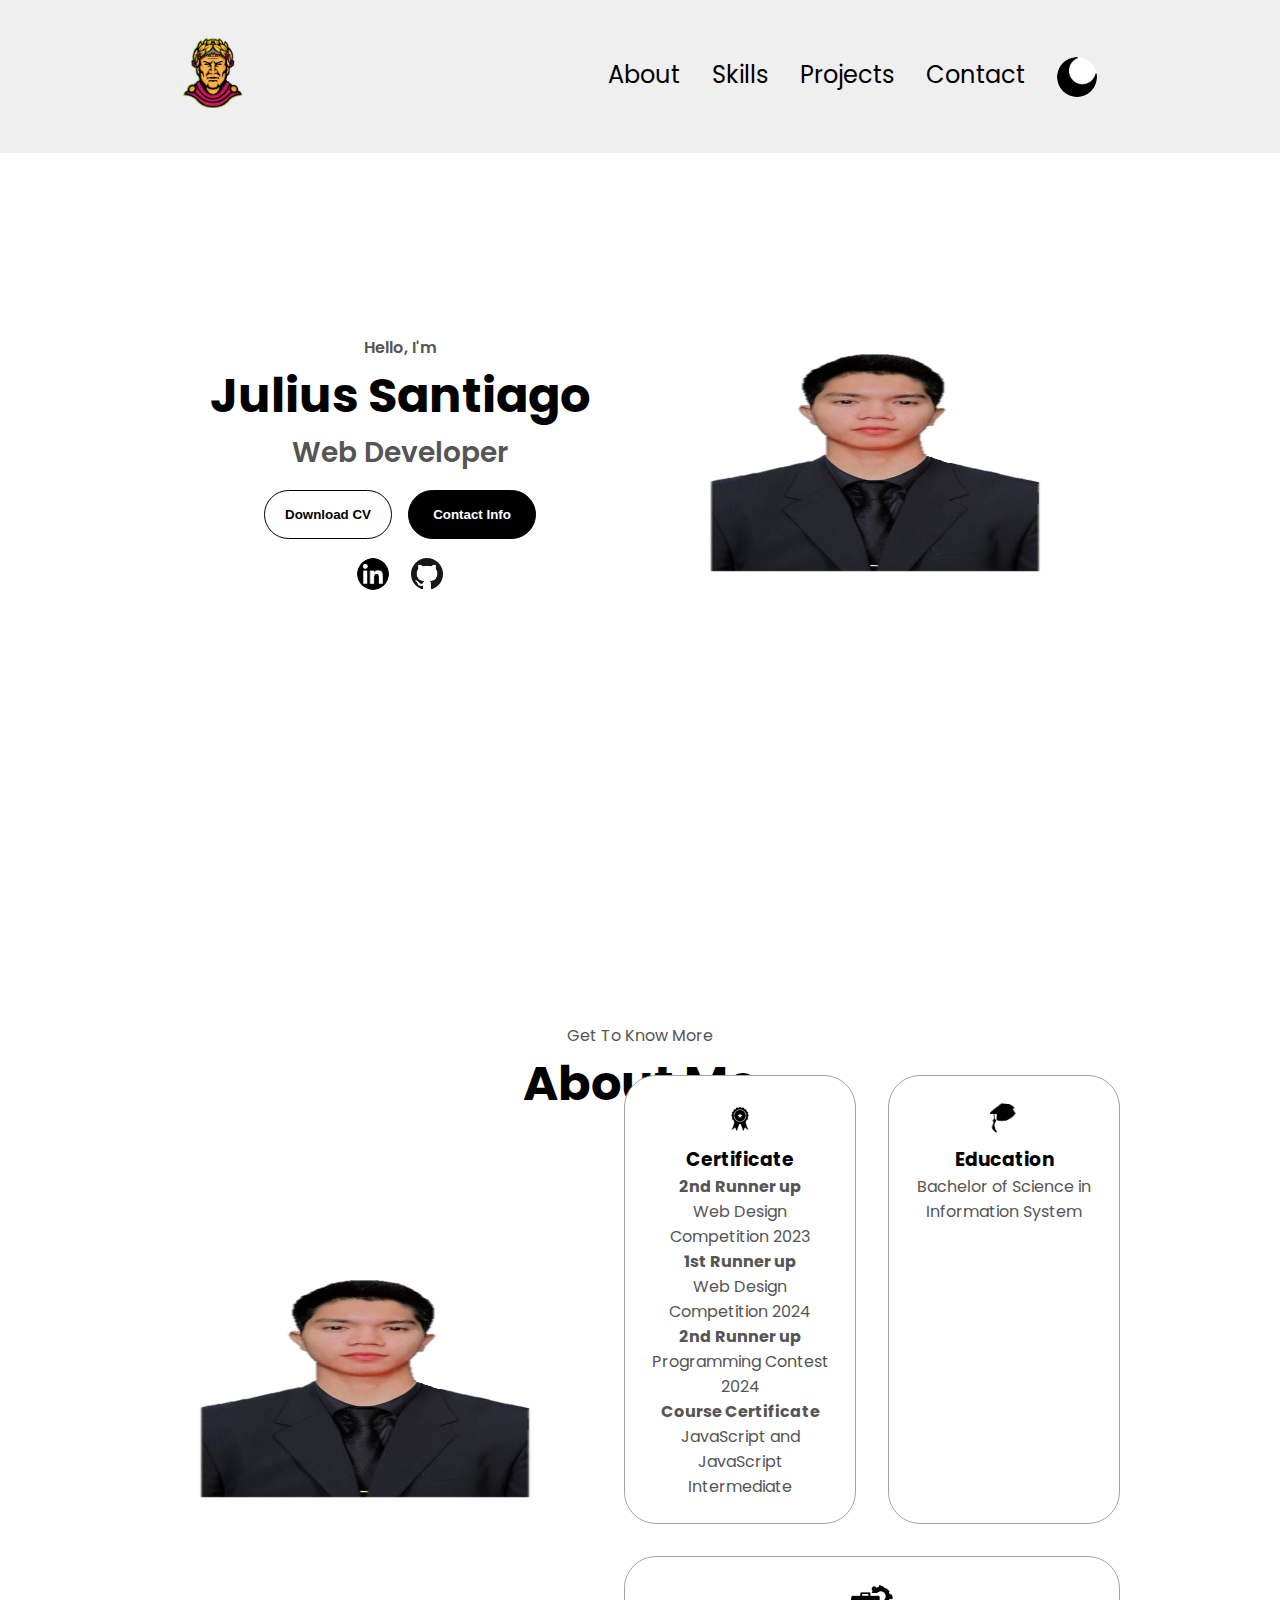
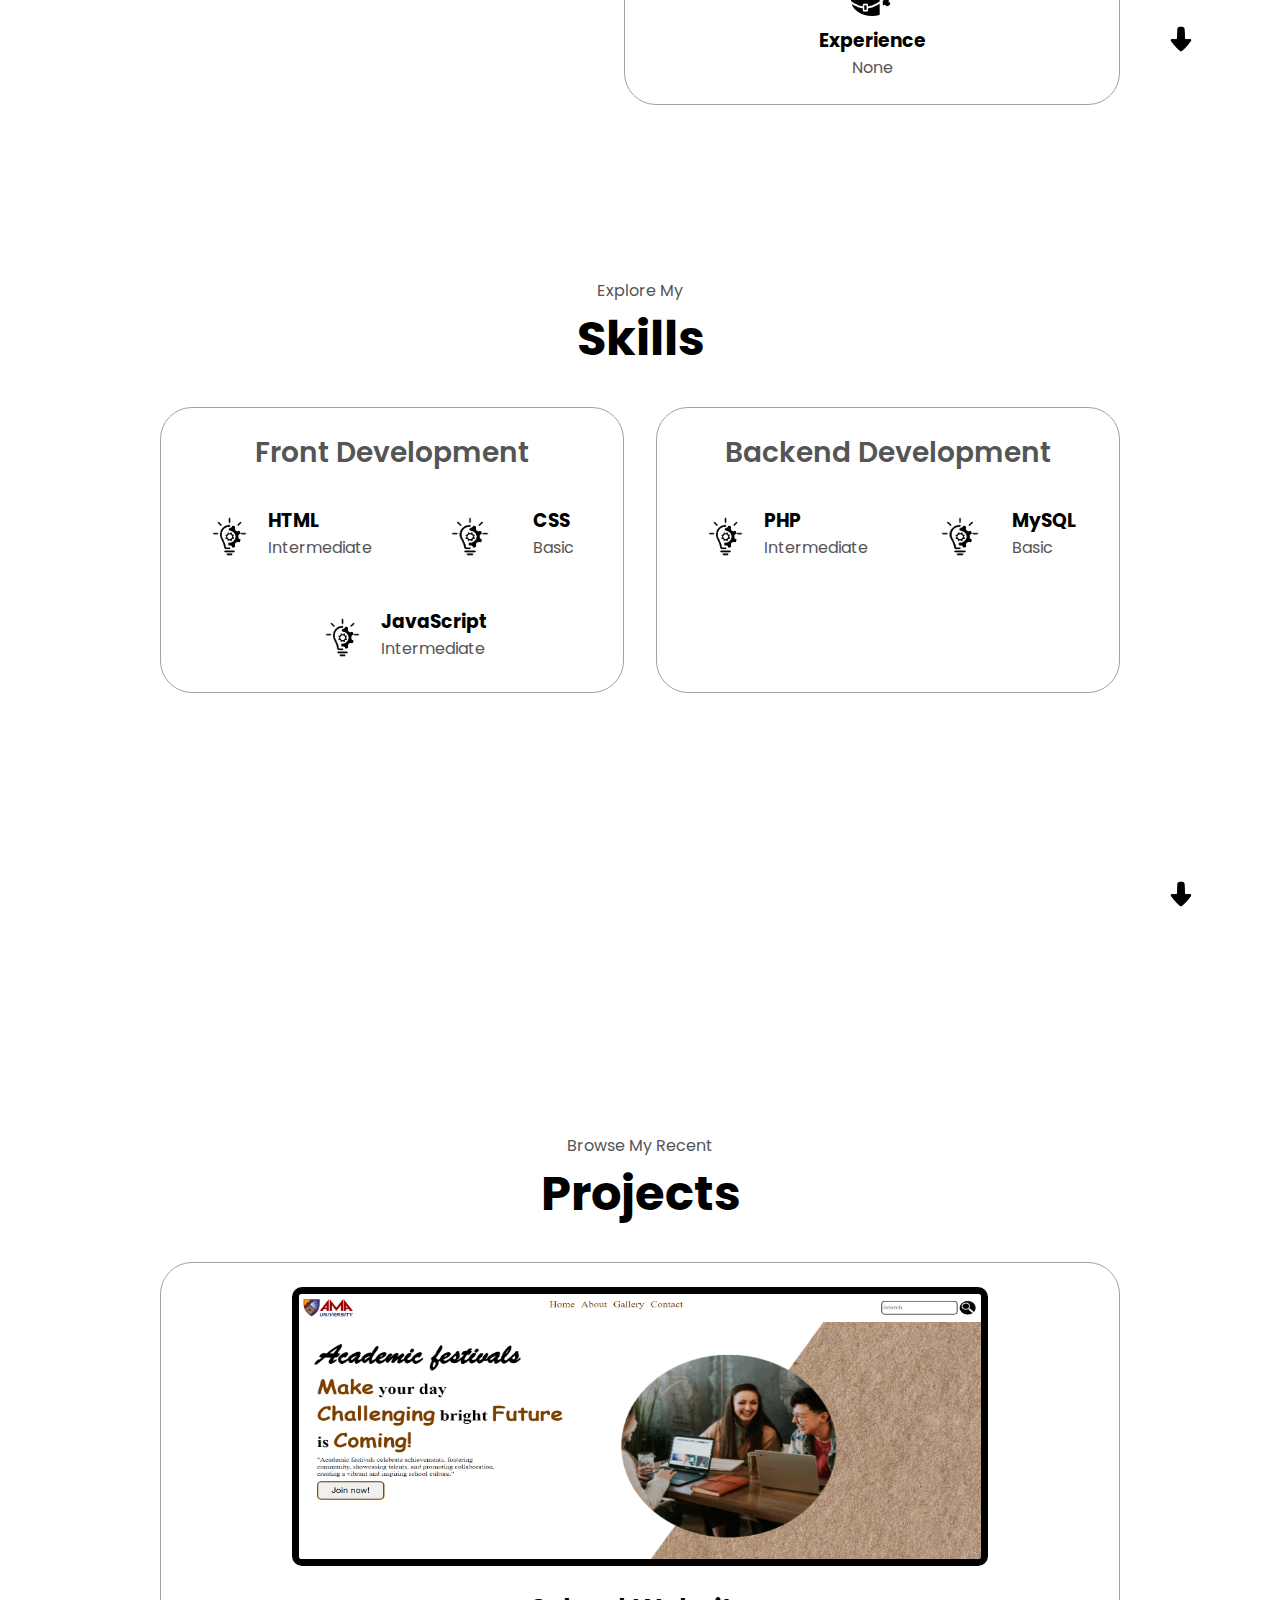
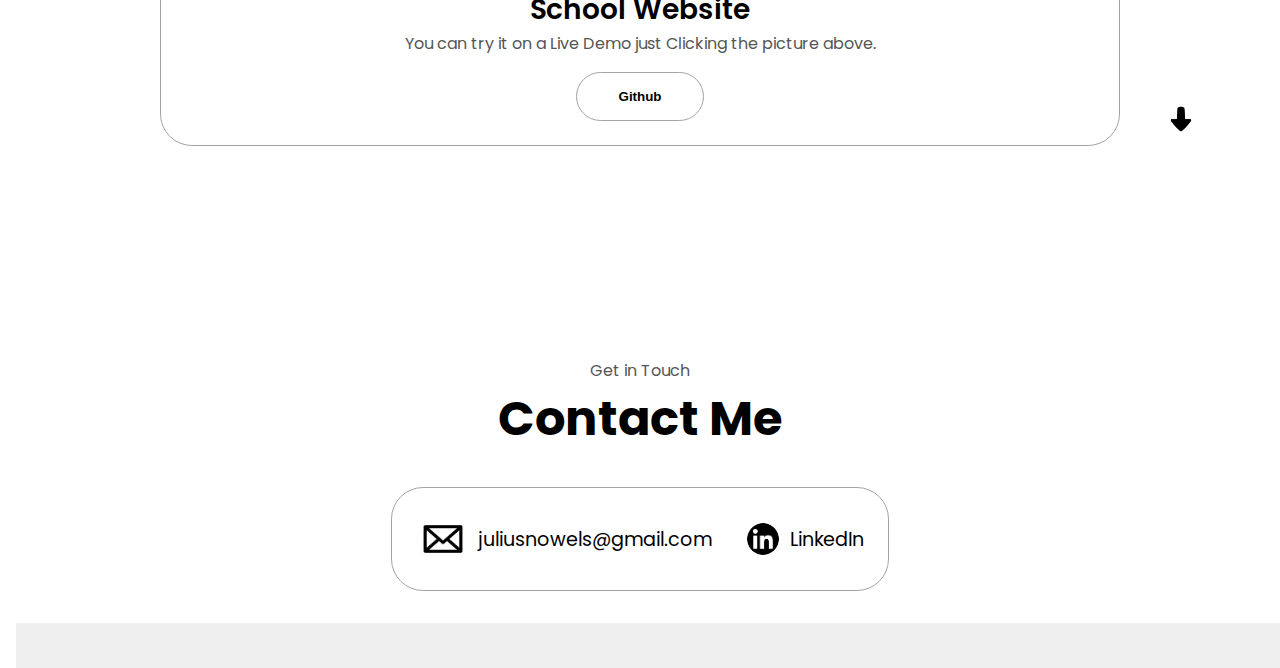
==== commit 94594131: "new" ====
--- a/index.html
+++ b/index.html
@@ -56,7 +56,7 @@
           </div>
         </div>
         <!-- todo make it dynamic that change base on what project image show -->
-        <h2 class="skills-sub-title project-title">School Website</h2>
+        <h2 id="project-title" class="skills-sub-title project-title">School Website</h2>
         <p class="section_text_p1 project-text">You can try it on a Live Demo just Clicking the picture above.</p>
         <div class="btn-container">
           <!-- todo live demo and github change base on what project image show -->
--- a/css/style.css
+++ b/css/style.css
@@ -40,18 +40,25 @@
 }
 
 nav {
+  width: 100%;
   justify-content: space-around;
   align-items: center;
   height: 17vh;
+  position: fixed;
+  z-index: 1;
+  background-color: rgb(239, 239, 239);
 }
 
 .nav-links {
+  transition: 0.6s;
+  position: relative;
   gap: 2rem;
   list-style: none;
   font-size: 1.5rem;
 }
 
 a {
+  position: relative;
   color: var(--black);
   text-decoration: none;
   text-decoration-color: var(--white);
@@ -64,7 +71,12 @@
   text-decoration-color: rgb(181, 181, 181);
 }
 
+.logo {
+  position: relative;
+}
+
 .logo img {
+  position: relative;
   width: 60px;
 }
 
@@ -163,8 +175,8 @@
 /* SECTIONS */
 
 section {
-  padding-top: 4vh;
-  height: 96vh;
+  padding-top: 20vh;
+  height: 95vh;
   margin: 0 10rem;
   box-sizing: border-box;
   min-height: fit-content;
@@ -180,7 +192,7 @@
   display: flex;
   justify-content: center;
   gap: 5rem;
-  height: 80vh;
+  height: 100vh;
 }
 
 .section_pic-container {
@@ -385,24 +397,14 @@
   background: var(--white);
 }
 
-/* todo this will the start of slider project image */
-
 .slider img {
   width: 75%;
-  height: 350px;
+  height: 265px;
   border: solid 7px;
   border-radius: 10px;
   cursor: pointer;
 }
 
-/* todo this will the end of slider project image */
-
-.project-img {
-  border-radius: 1rem;
-  width: 50vh;
-  height: 250px;
-}
-
 .project-title {
   margin: 1rem 1rem 0rem 1rem;
   color: var(--black);
@@ -423,7 +425,7 @@
   display: flex;
   justify-content: center;
   flex-direction: column;
-  height: 70vh;
+  height: 95vh;
 }
 
 .contact-info-upper-container {
@@ -461,7 +463,7 @@
 /* FOOTER SECTION */
 
 footer {
-  height: 26vh;
+  height: 5vh;
   margin: 0 1rem;
 }
 
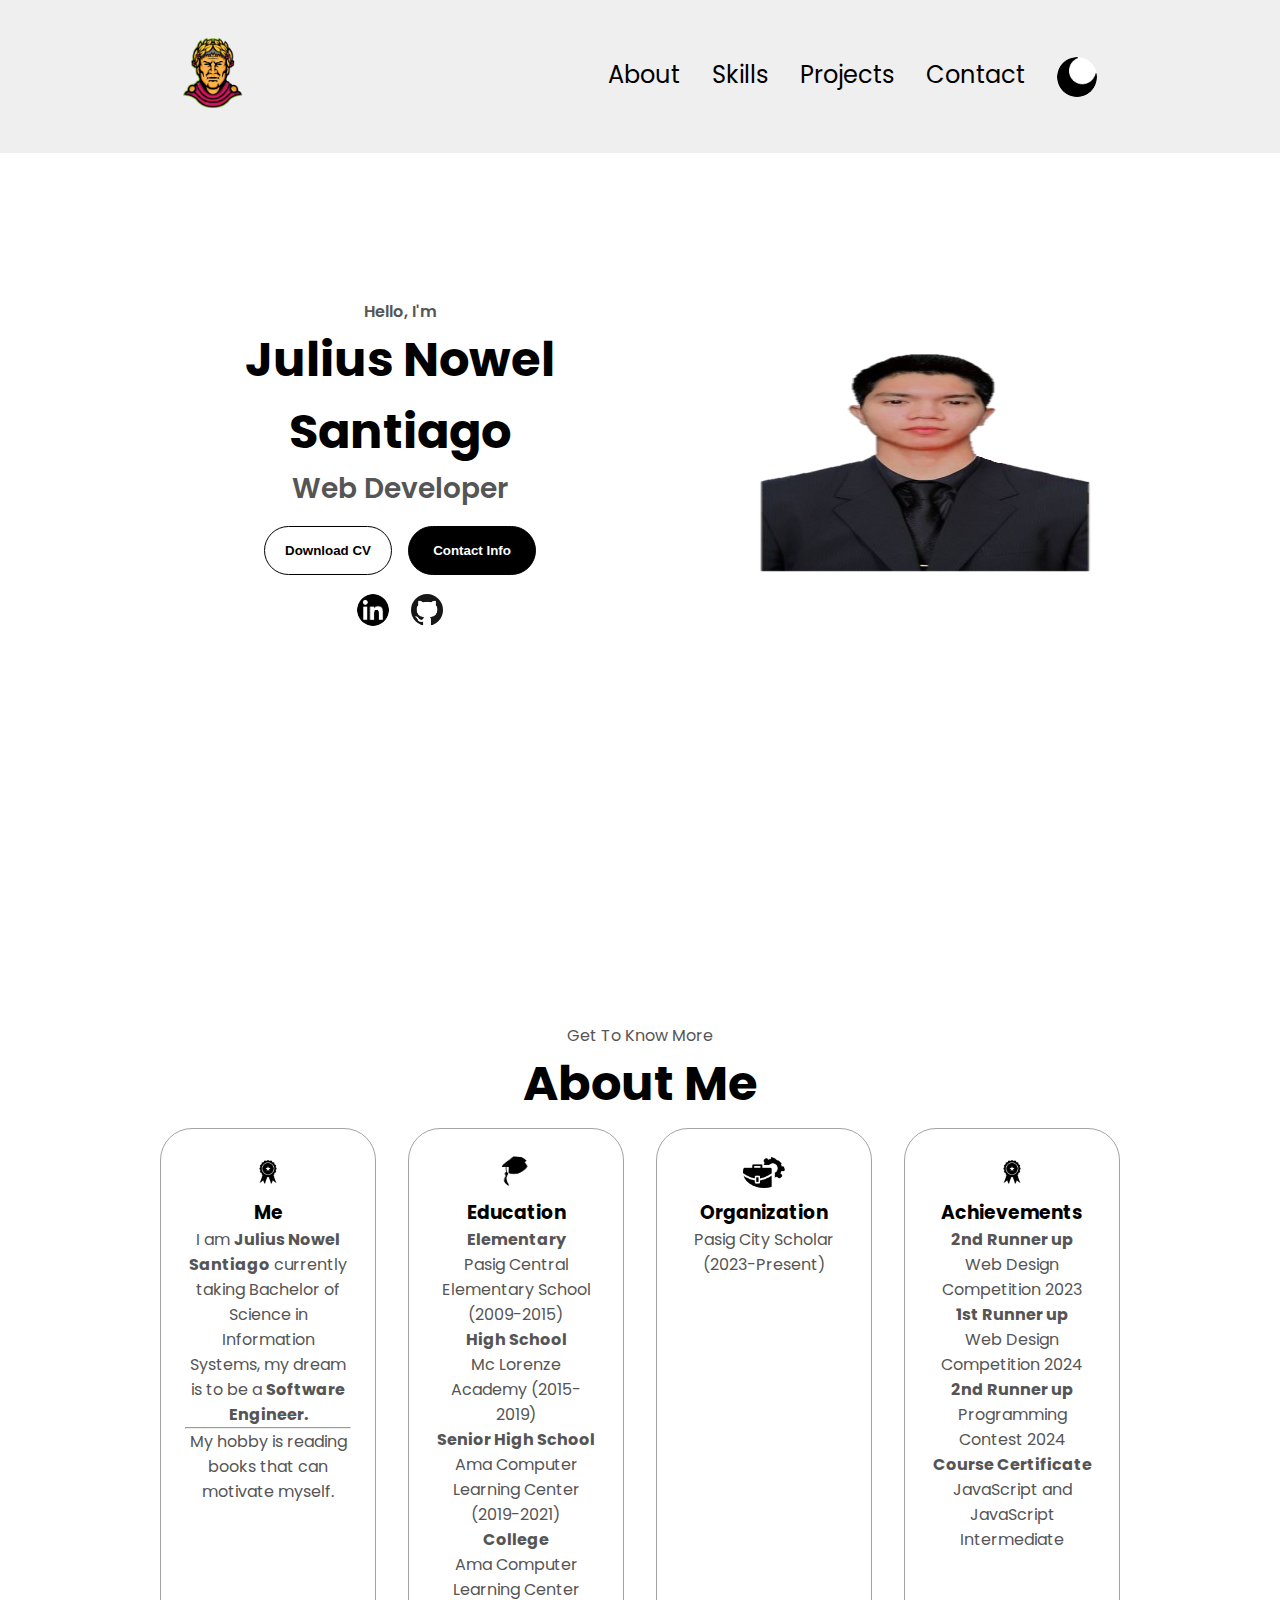
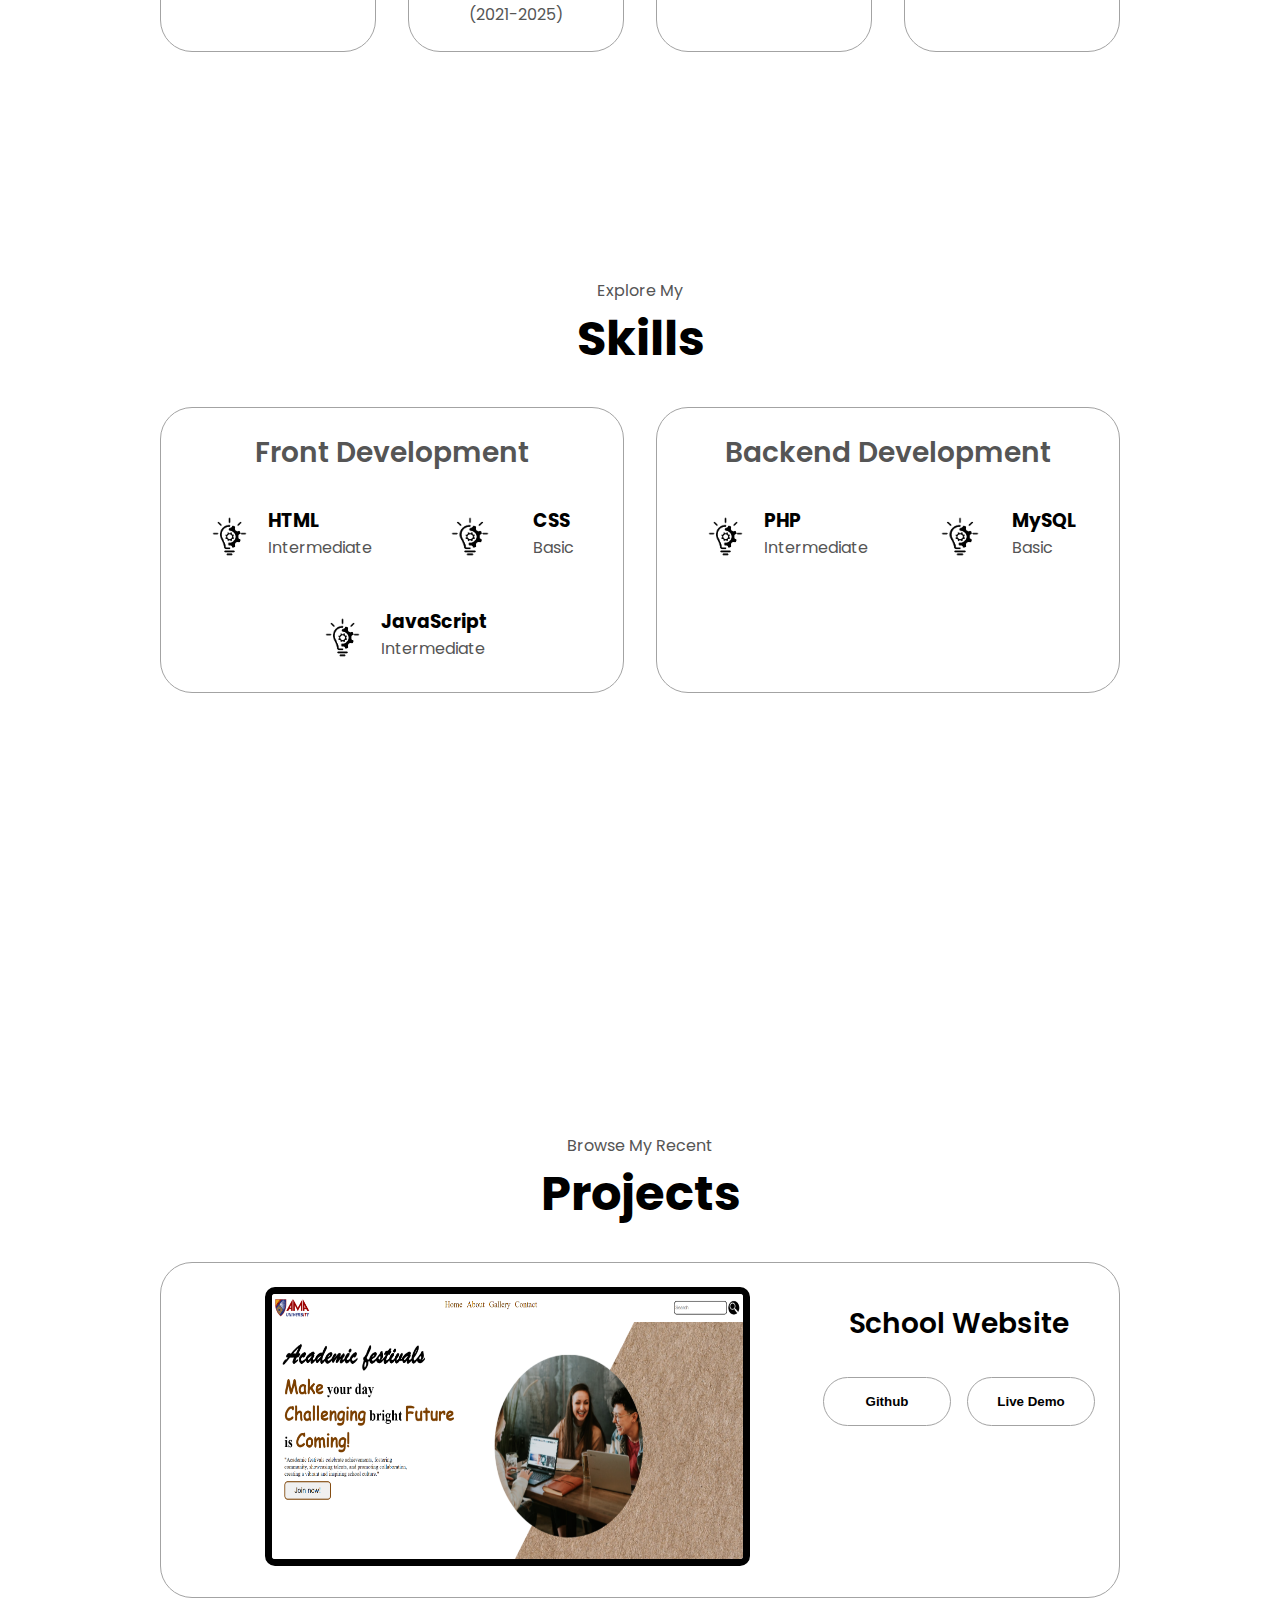
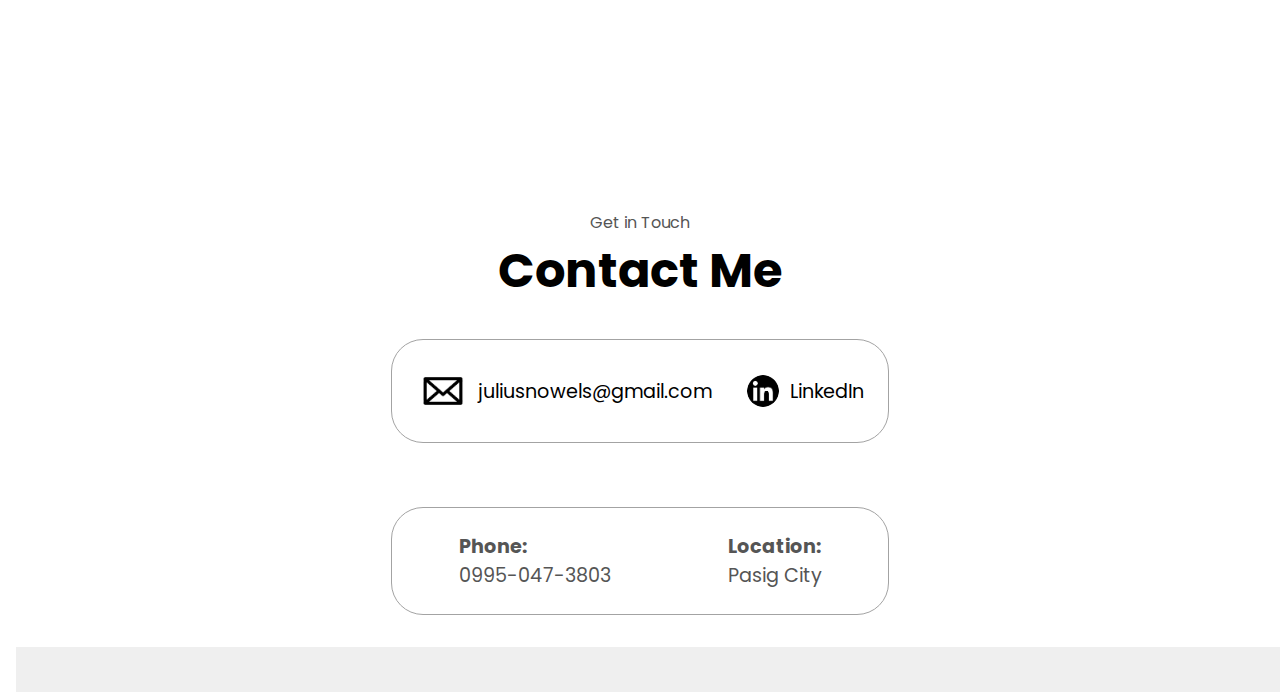
==== commit a979ef19: "Im fully done" ====
--- a/index.html
+++ b/index.html
@@ -44,30 +44,43 @@
   <section id="about"></section>
   <section id="skills"></section>
   <section id="projects">
-      <p class="section_text_p1">Browse My Recent</p>
-  <h1 class="title">Projects</h1>
-  <div class="skills-details-container">
-    <div class="about-containers">
-      <div class="details-container color-container">
-        <!-- todo make it a slide project images-->
-        <div class="slider">
-          <div class="slide">
-            <a id="projectGitUrl" href="http://" target="_blank"><img src="/image/project1.png" alt="project image" id="projectImg"></a>
+    <p class="section_text_p1">Browse My Recent</p>
+    <h1 class="title">Projects</h1>
+    <div class="skills-details-container">
+      <div class="about-containers">
+        <div class="details-container color-container">
+          <div class="perProject-container">
+            <div class="slider">
+              <div class="slide">
+                <a id="projectGitUrl" href="http://" target="_blank"><img src="/image/project1.png" alt="project image" id="projectImg"></a>
+              </div>
+            </div>
+            <div class="projectAbout-container">
+              <h2 id="project-title" class="skills-sub-title project-title">School Website</h2>
+              <p id="projectAboutText" class="section_text_p1 project-text"></p>
+              <div class="btn-container">
+                <button class="btn btn-color-2 project-btn" onclick="location.href = 'https://github.com'">Github</button>
+                <button class="btn btn-color-2 project-btn" onclick="location.href = 'https://github.com'">Live Demo</button>
+              </div>
+            </div>
           </div>
-        </div>
-        <!-- todo make it dynamic that change base on what project image show -->
-        <h2 id="project-title" class="skills-sub-title project-title">School Website</h2>
-        <p class="section_text_p1 project-text">You can try it on a Live Demo just Clicking the picture above.</p>
-        <div class="btn-container">
-          <!-- todo live demo and github change base on what project image show -->
-          <button class="btn btn-color-2 project-btn" onclick="location.href = 'https://github.com'">Github</button>
         </div>
       </div>
     </div>
-  </div>
-  <img src="./image/arrow_down.png" alt="Arrow icon" class="icon arrow" onclick="location.href='#contact'">
   </section>
   <section id="contact"></section>
   <footer id="footer"></footer>
 </body>
-</html>+</html>
+<!-- 
+<div class="slider">
+  <div class="slide">
+    <a id="projectGitUrl" href="http://" target="_blank"><img src="/image/project1.png" alt="project image" id="projectImg"></a>
+  </div>
+</div>
+<h2 id="project-title" class="skills-sub-title project-title">School Website</h2>
+<p class="section_text_p1 project-text">You can try it on a Live Demo just Clicking the picture above.</p>
+<div class="btn-container">
+  <button class="btn btn-color-2 project-btn" onclick="location.href = 'https://github.com'">Github</button>
+</div>
+-->--- a/css/style.css
+++ b/css/style.css
@@ -314,12 +314,6 @@
   display: flex;
 }
 
-.arrow {
-  position: absolute;
-  right: -5rem;
-  bottom: 2.5rem;
-}
-
 .details-container {
   padding: 1.5rem;
   flex: 1;
@@ -397,21 +391,32 @@
   background: var(--white);
 }
 
+.perProject-container {
+  display: flex;
+}
+
 .slider img {
-  width: 75%;
+  margin-left: 80px;
+  width: 110%;
   height: 265px;
   border: solid 7px;
   border-radius: 10px;
   cursor: pointer;
 }
 
+.projectAbout-container {
+  margin-left: 210px;
+  width: 30%;
+}
+
 .project-title {
   margin: 1rem 1rem 0rem 1rem;
   color: var(--black);
 }
 
 .project-text {
-  margin-bottom: 1rem;
+  margin-top: 1rem;
+  margin-bottom: 2rem;
 }
 
 .project-btn {
@@ -439,6 +444,18 @@
   padding: 0.5rem;
 }
 
+.contact-info-lower-container {
+  display: flex;
+  justify-content: space-around;
+  border-radius: 2rem;
+  border: rgb(53, 53, 53) 0.1rem solid;
+  border-color: rgb(163, 163, 163);
+  background: (250, 250, 250);
+  margin: 2rem auto;
+  padding: 0.5rem;
+  width: 480px;
+}
+
 .contact-info-container {
   display: flex;
   align-items: center;
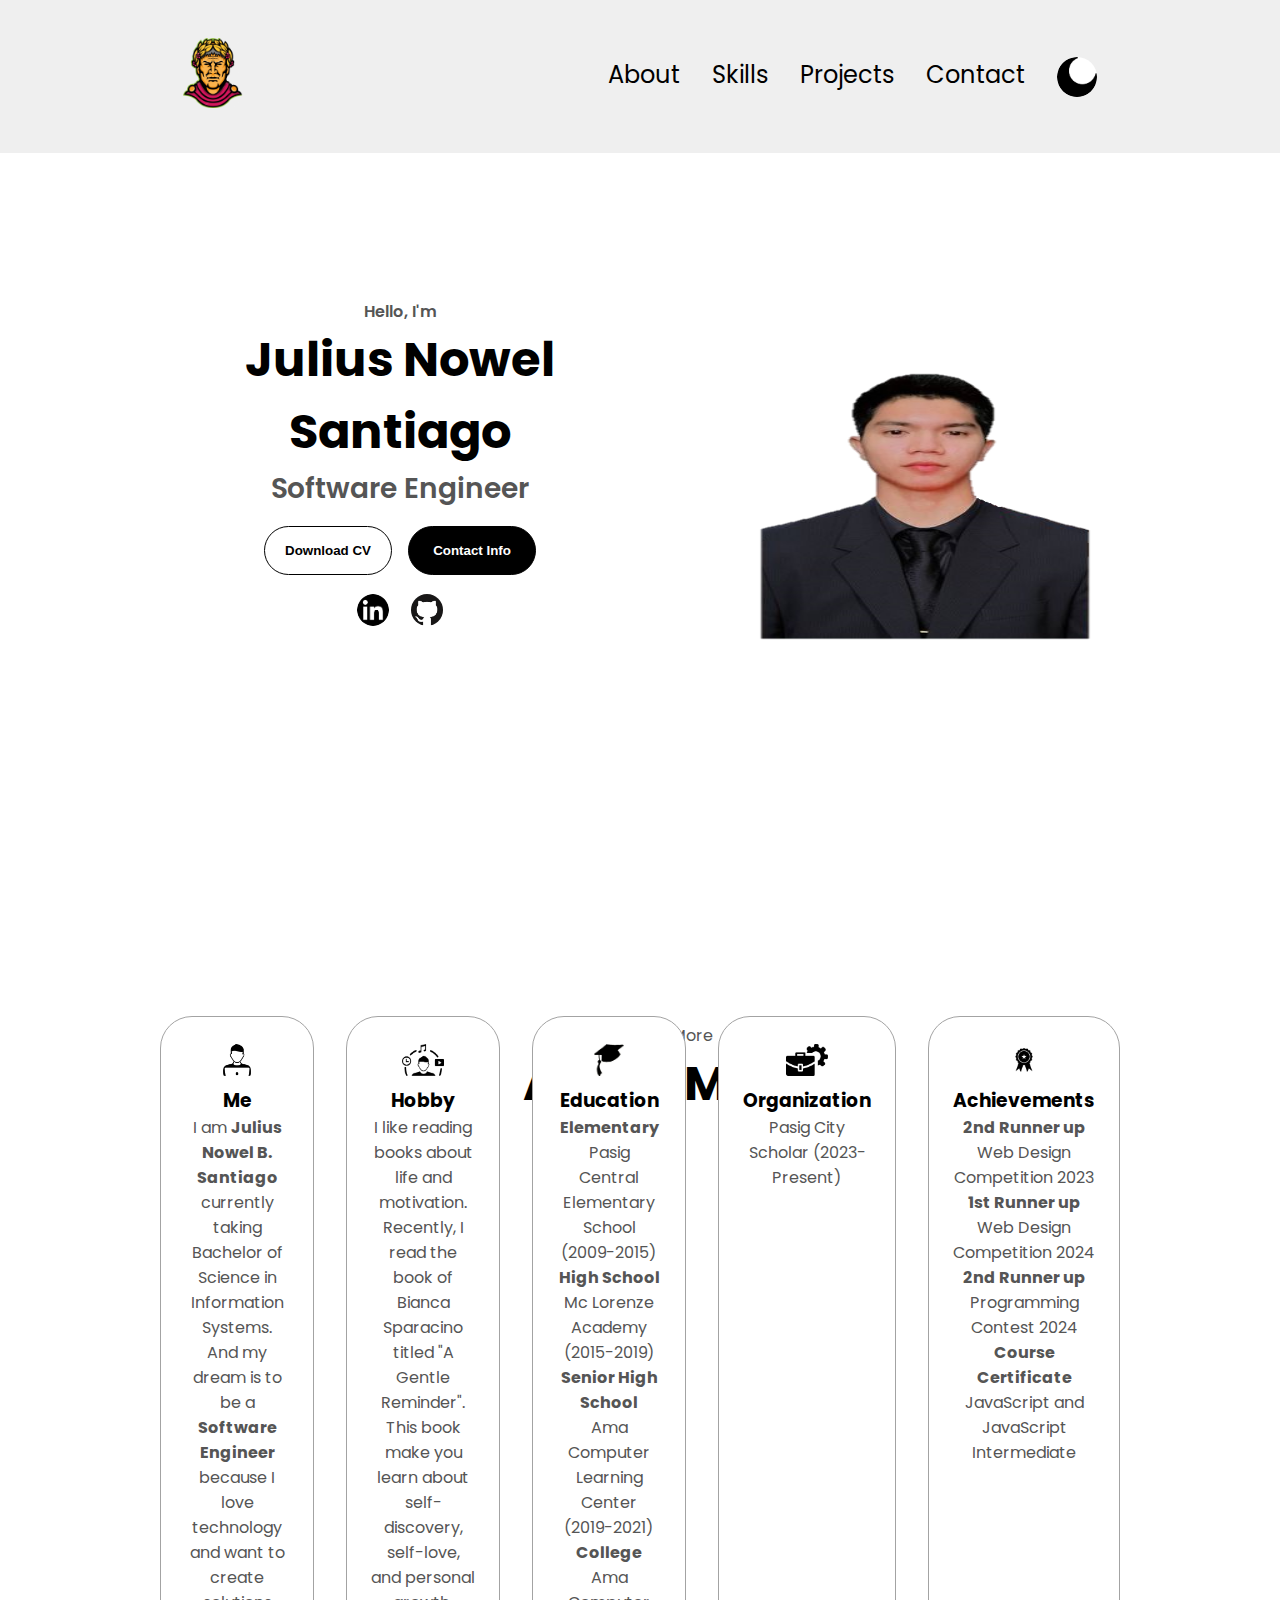
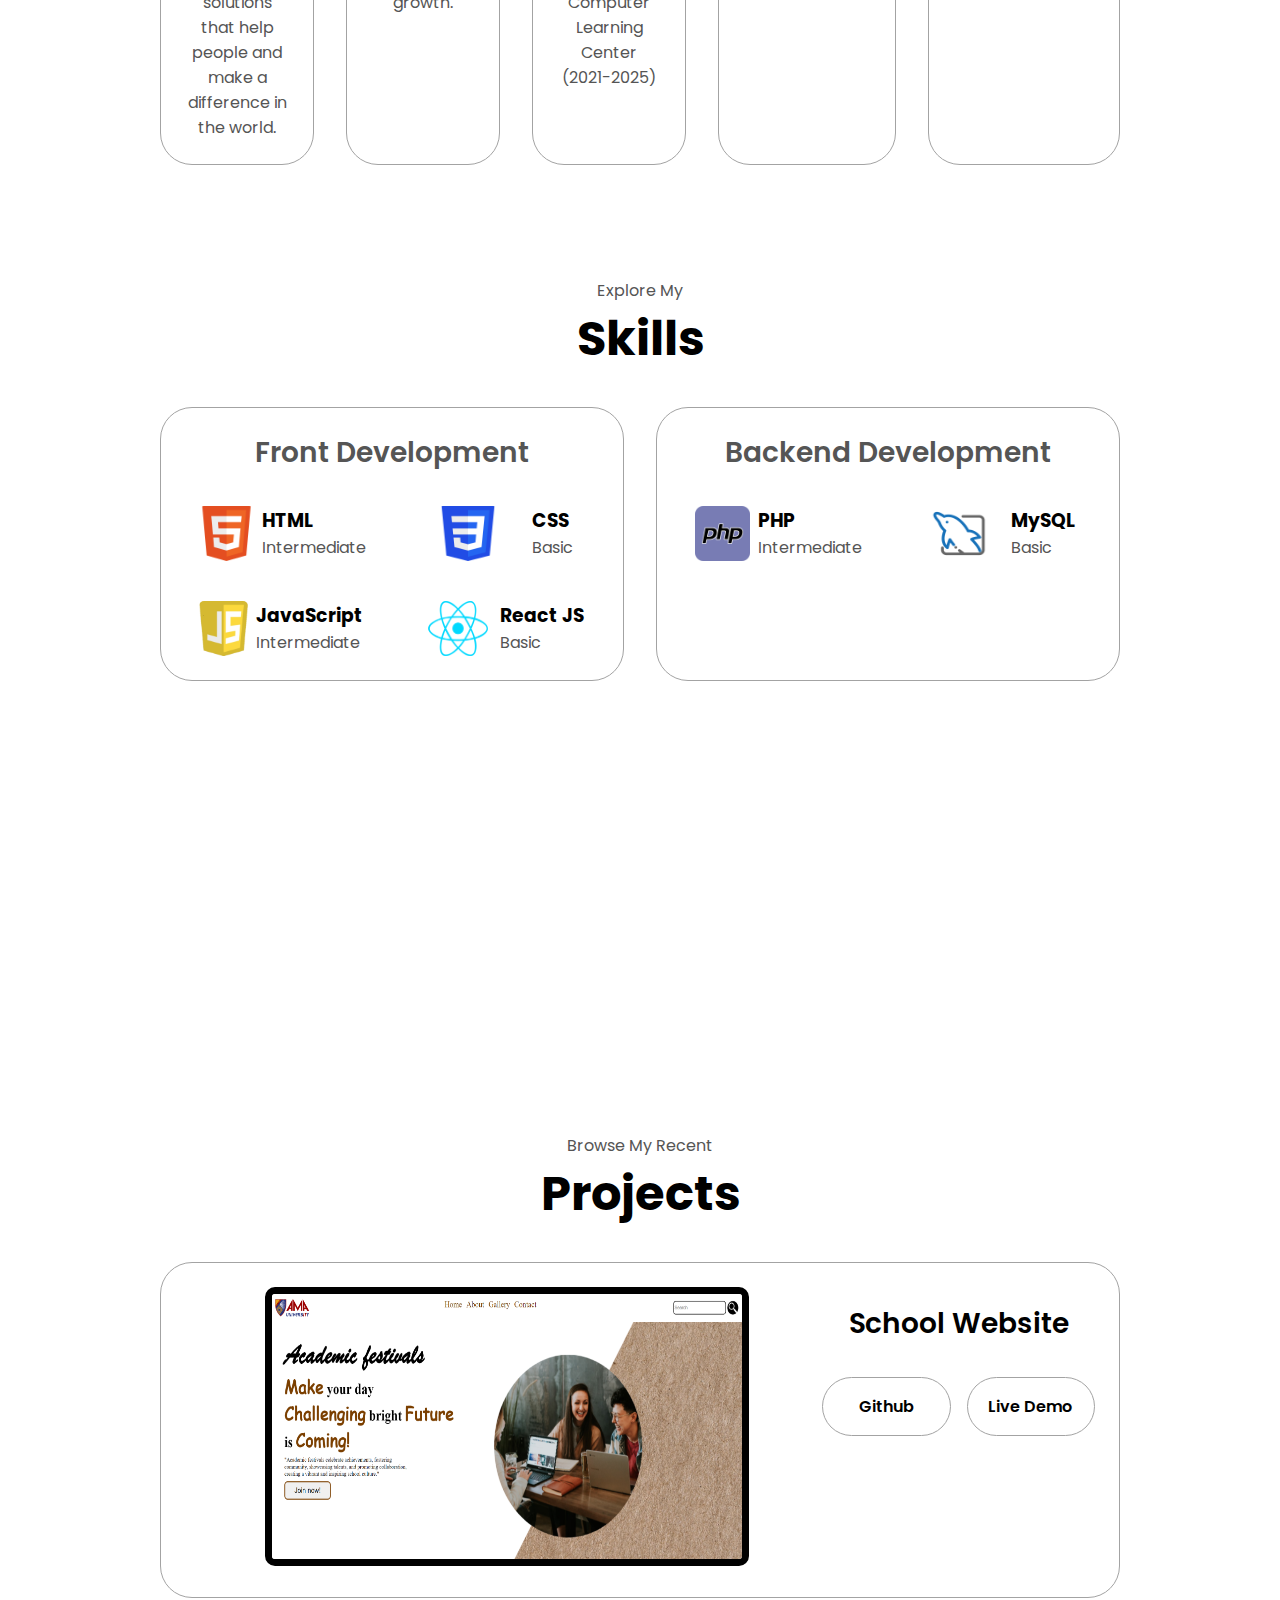
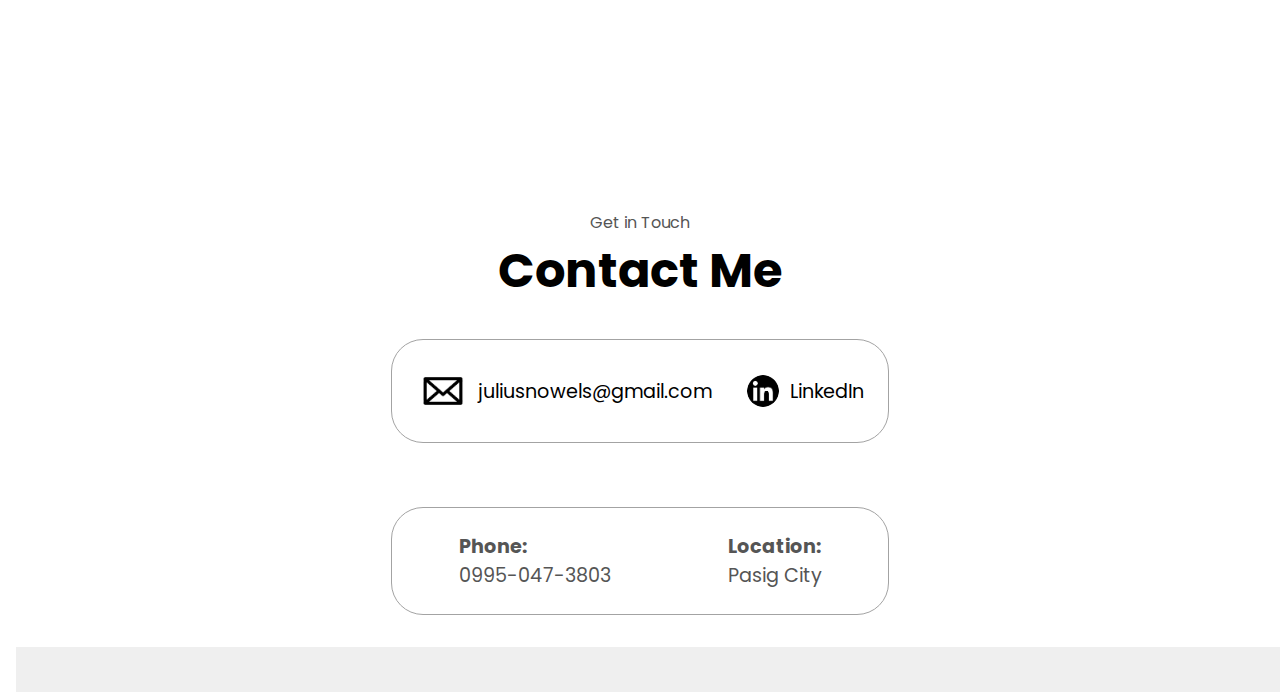
==== commit 5a9f30cc: "done with live demo" ====
--- a/index.html
+++ b/index.html
@@ -52,15 +52,15 @@
           <div class="perProject-container">
             <div class="slider">
               <div class="slide">
-                <a id="projectGitUrl" href="http://" target="_blank"><img src="/image/project1.png" alt="project image" id="projectImg"></a>
+                <img src="/image/project1.png" alt="project image" id="projectImg">
               </div>
             </div>
             <div class="projectAbout-container">
               <h2 id="project-title" class="skills-sub-title project-title">School Website</h2>
               <p id="projectAboutText" class="section_text_p1 project-text"></p>
               <div class="btn-container">
-                <button class="btn btn-color-2 project-btn" onclick="location.href = 'https://github.com'">Github</button>
-                <button class="btn btn-color-2 project-btn" onclick="location.href = 'https://github.com'">Live Demo</button>
+                <a class="btn btn-color-2 project-btn" id="projectGitUrl" href="http://" target="_blank" rel="noopener noreferrer">Github</a>
+                <a class="btn btn-color-2 project-btn" id="projectLiveUrl" href="http://" target="_blank" rel="noopener noreferrer">Live Demo</a>
               </div>
             </div>
           </div>
--- a/css/style.css
+++ b/css/style.css
@@ -299,15 +299,20 @@
   position: relative;
 }
 
+.section-container {
+  gap: 4rem;
+  height: 80%;
+}
+
+.about-details-container {
+  justify-content: center;
+  flex-direction: column;
+}
+
 .about-containers {
   gap: 2rem;
   margin-bottom: 2rem;
   margin-top: 2rem;
-}
-
-.about-details-container {
-  justify-content: center;
-  flex-direction: column;
 }
 
 .about-containers, .about-details-container {
@@ -324,19 +329,8 @@
   text-align: center;
 }
 
-.section-container {
-  gap: 4rem;
-  height: 80%;
-}
-
-.section_pic-container {
-  height: 400px;
-  width: 400px;
-  margin: auto 0;
-}
-
-.section_pic-container img {
-  height: 410px;
+.details-container .icon {
+  border-radius: 5px;
 }
 
 /* SKILLS SECTION */
@@ -378,6 +372,8 @@
   cursor: default;
   width: 60px;
   height: 55px;
+  border-radius: 0;
+  border: none;
 }
 
 /* PROJECTS SECTION */
